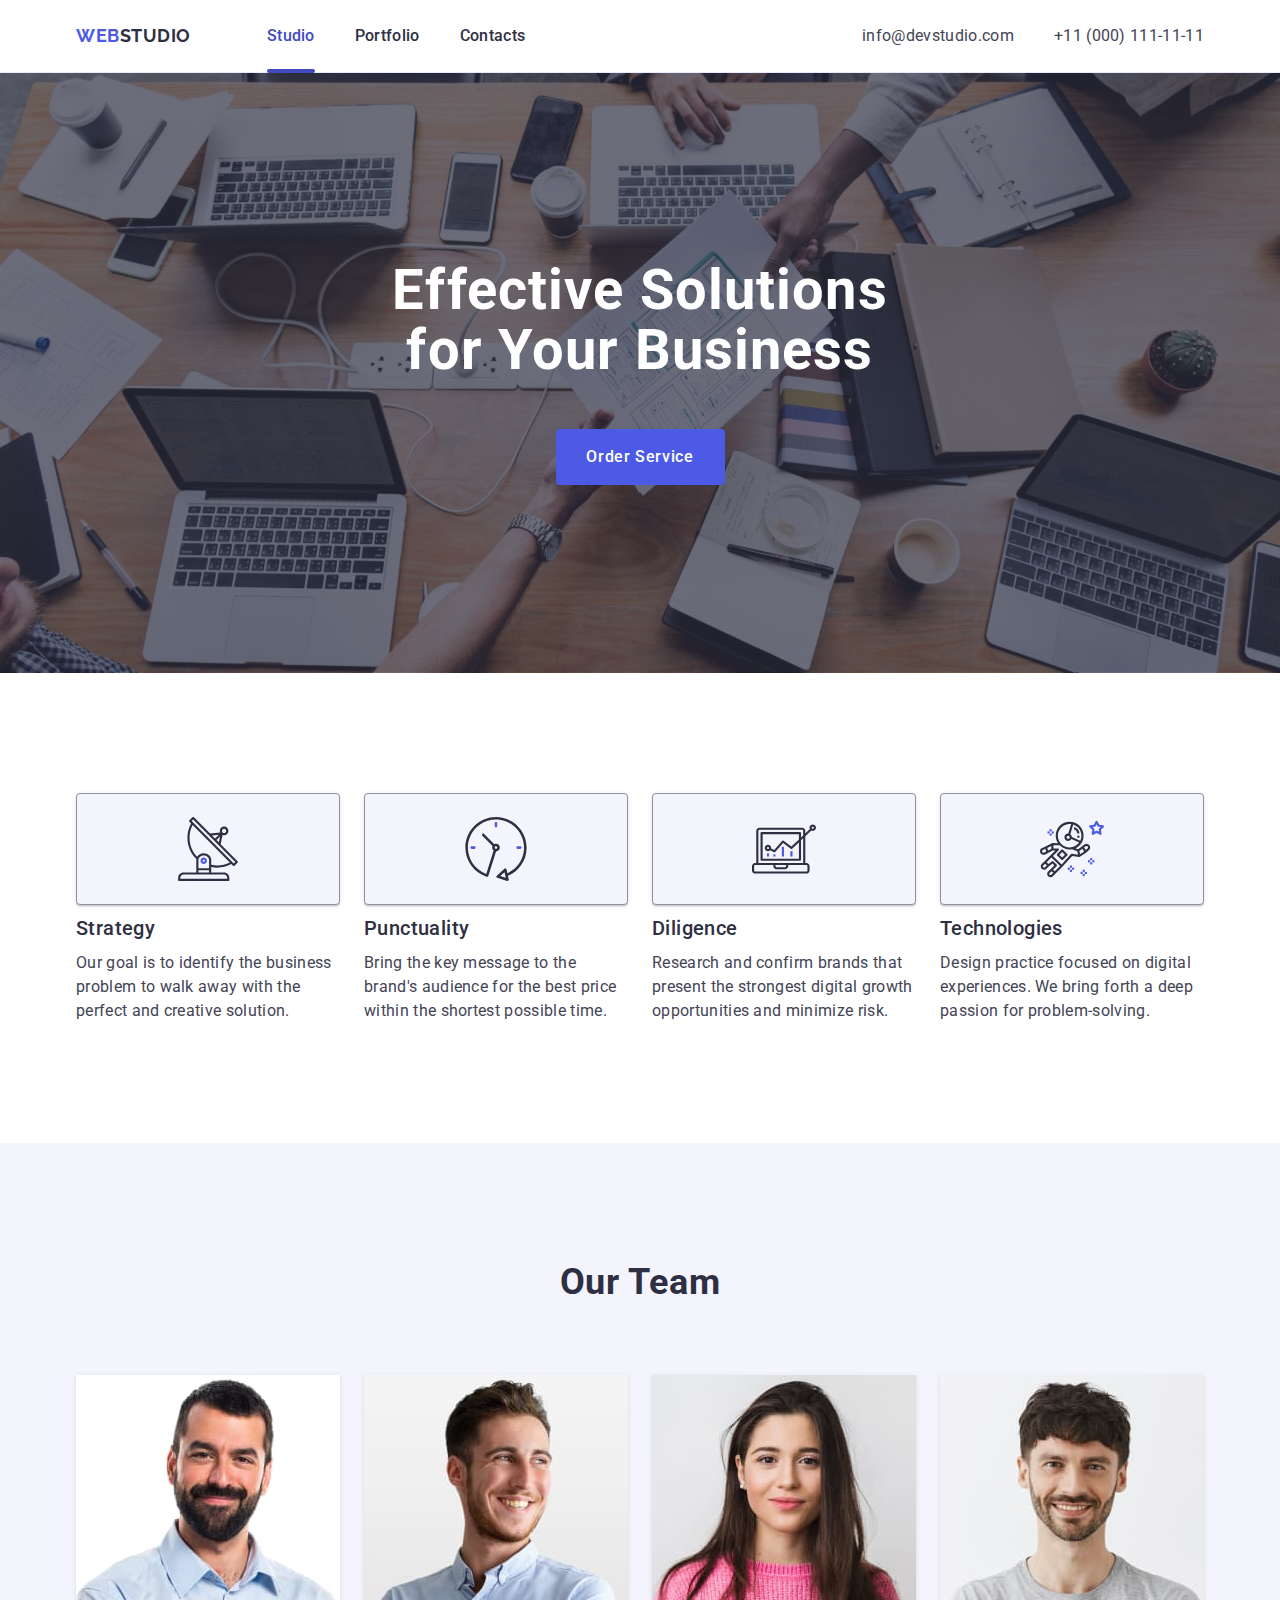
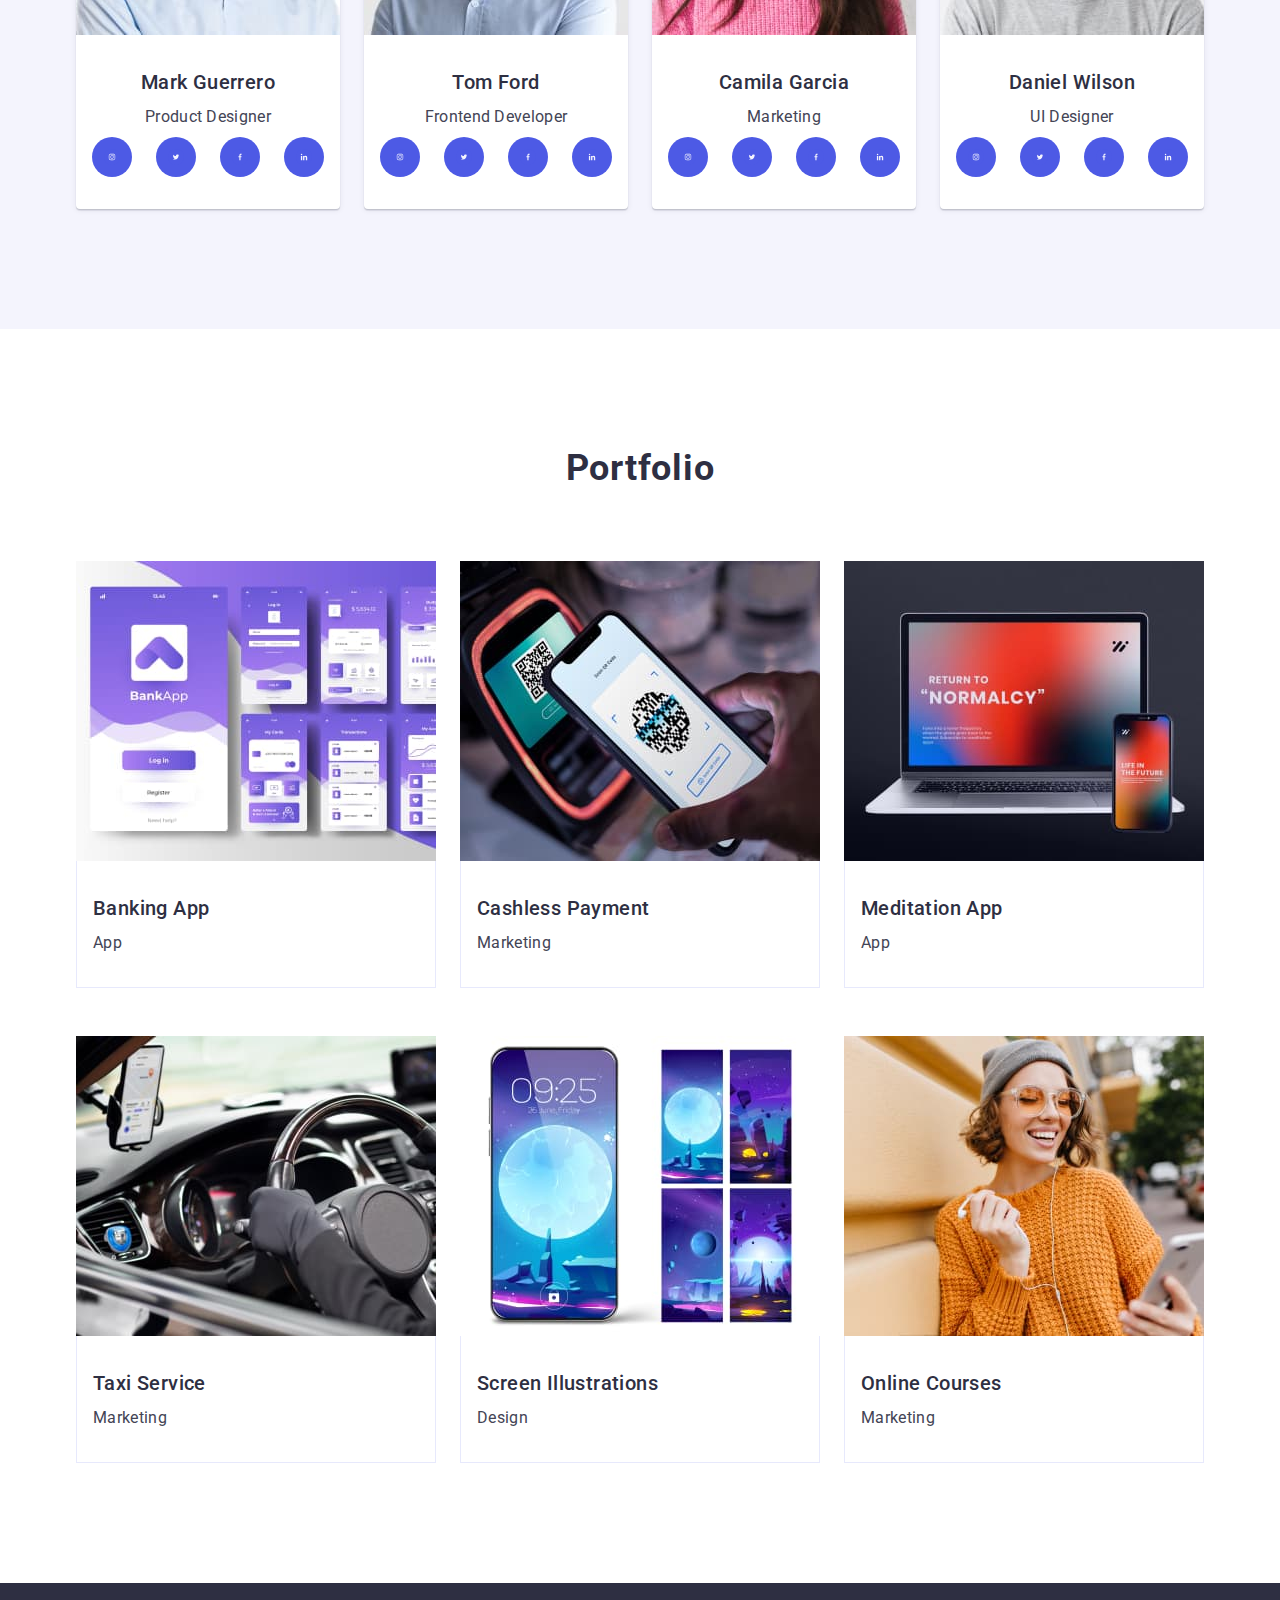
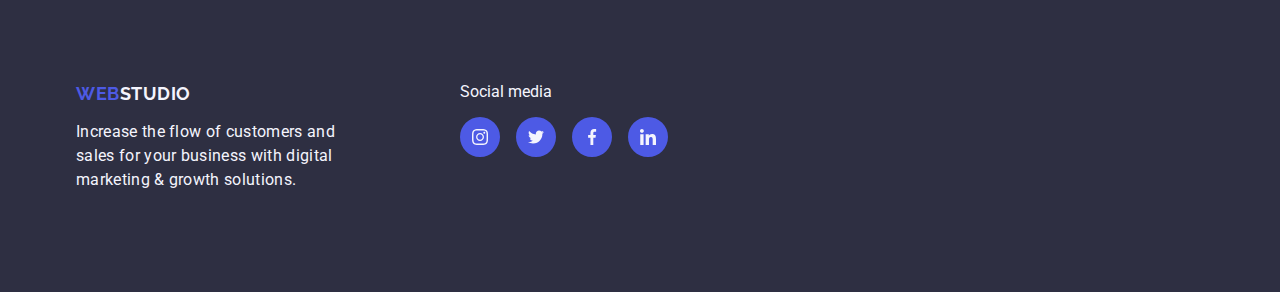
==== index.html @ d290406c "doing homework #8" ====
<!DOCTYPE html>
<html lang="en">
  <head>
    <meta charset="UTF-8" />
    <meta name="viewport" content="width=device-width, initial-scale=1.0" />
    <title>goit-markup-hw-04</title>
    <link
      rel="stylesheet"
      href="https://cdnjs.cloudflare.com/ajax/libs/modern-normalize/3.0.0/modern-normalize.min.css"
    />
    <link rel="preconnect" href="https://fonts.googleapis.com" />
    <link rel="preconnect" href="https://fonts.gstatic.com" crossorigin />
    <link
      rel="stylesheet"
      href="https://fonts.googleapis.com/css2?family=Raleway:ital,wght@0,700;1,700&display=swap"
    />
    <link
      rel="stylesheet"
      href="https://fonts.googleapis.com/css2?family=Roboto:wght@400;500;700&display=swap"
    />

    <link rel="stylesheet" href="./css/styles.css" />
  </head>

  <body>
    <header class="container-header">
      <!-- Navigation -->
      <div class="container container-nav">
        <nav class="menu-nav">
          <a class="logo-link" href="./index.html">
            Web<span class="logo-text">Studio</span>
          </a>

          <ul class="nav-item">
            <li>
              <a class="nav-item-list web-item" href="./index.html">Studio</a>
            </li>
            <li><a class="nav-item-list" href="">Portfolio</a></li>
            <li><a class="nav-item-list" href="">Contacts</a></li>
          </ul>
        </nav>

        <!-- Contacts -->

        <address class="contacts">
          <ul class="contacts-info">
            <li>
              <a class="contacts-info-list" href="mailto:info@devstudio.com"
                >info@devstudio.com</a
              >
            </li>
            <li>
              <a class="contacts-info-list" href="tel:+110001111111"
                >+11 (000) 111-11-11</a
              >
            </li>
          </ul>
        </address>
      </div>
    </header>

    <main>
      <section class="solutions">
        <div class="container container-solutions">
          <h1 class="solutions-title">Effective Solutions for Your Business</h1>
          <button class="custom-button" type="button">Order Service</button>
        </div>
      </section>

      <!-- Description of goals -->
      <section class="description-goals">
        <div class="container">
          <h2 class="visually-hidden">Our Team</h2>
          <ul class="list">
            <li class="list-calc">
              <div class="icons-feature">
                <svg width="64" height="64">
                  <use
                    href="./images/icons.svg/symbol-defs-feature.svg#icon-antenna-1"
                  ></use>
                </svg>
              </div>
              <h3 class="list-title">Strategy</h3>
              <p class="list-text">
                Our goal is to identify the business problem to walk away with
                the perfect and creative solution.
              </p>
            </li>
            <li class="list-calc">
              <div class="icons-feature">
                <svg width="64" height="64">
                  <use
                    href="./images/icons.svg/symbol-defs-feature.svg#icon-clock-1"
                  ></use>
                </svg>
              </div>
              <h3 class="list-title">Punctuality</h3>
              <p class="list-text">
                Bring the key message to the brand's audience for the best price
                within the shortest possible time.
              </p>
            </li>
            <li class="list-calc">
              <div class="icons-feature">
                <svg width="64" height="64">
                  <use
                    href="./images/icons.svg/symbol-defs-feature.svg#icon-diagram-1"
                  ></use>
                </svg>
              </div>
              <h3 class="list-title">Diligence</h3>
              <p class="list-text">
                Research and confirm brands that present the strongest digital
                growth opportunities and minimize risk.
              </p>
            </li>
            <li class="list-calc">
              <div class="icons-feature">
                <svg width="64" height="64">
                  <use
                    href="./images/icons.svg/symbol-defs-feature.svg#icon-astronaut-1"
                  ></use>
                </svg>
              </div>
              <h3 class="list-title">Technologies</h3>
              <p class="list-text">
                Design practice focused on digital experiences. We bring forth a
                deep passion for problem-solving.
              </p>
            </li>
          </ul>
        </div>
      </section>

      <!-- Team information -->
      <section class="team-information">
        <div class="container">
          <h2 class="information-title">Our Team</h2>
          <ul class="our-team">
            <li class="information-list">
              <img
                src="./images/foto-team/mark-guerrero.jpg"
                alt="Foto Mark Guerrero"
                width="264"
                height="260"
              />
              <div class="information-specialist-conteiner">
                <h3 class="information-specialist">Mark Guerrero</h3>
                <p class="information-profession">Product Designer</p>

                <ul class="traling-icons">
                  <li class="icon">
                    <a class="icon-list" href="">
                      <svg width="16" height="16">
                        <use
                          href="./images/icons.svg/symbol-defs.svg#icon-instagram"
                        ></use>
                      </svg>
                    </a>
                  </li>
                  <li class="icon">
                    <a class="icon-list" href="">
                      <svg width="16" height="16">
                        <use
                          href="./images/icons.svg/symbol-defs.svg#icon-twitter"
                        ></use>
                      </svg>
                    </a>
                  </li>
                  <li class="icon">
                    <a class="icon-list" href="">
                      <svg width="16" height="16">
                        <use
                          href="./images/icons.svg/symbol-defs.svg#icon-facebook"
                        ></use>
                      </svg>
                    </a>
                  </li>
                  <li class="icon">
                    <a class="icon-list" href="">
                      <svg width="16" height="16">
                        <use
                          href="./images/icons.svg/symbol-defs.svg#icon-linkedin"
                        ></use>
                      </svg>
                    </a>
                  </li>
                </ul>
              </div>
            </li>
            <li class="information-list">
              <img
                src="./images/foto-team/tom-ford.jpg"
                alt="Foto Tom Ford"
                width="264"
                height="260"
              />
              <div class="information-specialist-conteiner">
                <h3 class="information-specialist">Tom Ford</h3>
                <p class="information-profession">Frontend Developer</p>

                <ul class="traling-icons">
                  <li class="icon">
                    <a class="icon-list" href="">
                      <svg width="16" height="16">
                        <use
                          href="./images/icons.svg/symbol-defs.svg#icon-instagram"
                        ></use>
                      </svg>
                    </a>
                  </li>
                  <li class="icon">
                    <a class="icon-list" href="">
                      <svg width="16" height="16">
                        <use
                          href="./images/icons.svg/symbol-defs.svg#icon-twitter"
                        ></use>
                      </svg>
                    </a>
                  </li>
                  <li class="icon">
                    <a class="icon-list" href="">
                      <svg width="16" height="16">
                        <use
                          href="./images/icons.svg/symbol-defs.svg#icon-facebook"
                        ></use>
                      </svg>
                    </a>
                  </li>
                  <li class="icon">
                    <a class="icon-list" href="">
                      <svg width="16" height="16">
                        <use
                          href="./images/icons.svg/symbol-defs.svg#icon-linkedin"
                        ></use>
                      </svg>
                    </a>
                  </li>
                </ul>
              </div>
            </li>
            <li class="information-list">
              <img
                src="./images/foto-team/camila-garcia.jpg"
                alt="Foto Camila Garcia"
                width="264"
                height="260"
              />
              <div class="information-specialist-conteiner">
                <h3 class="information-specialist">Camila Garcia</h3>
                <p class="information-profession">Marketing</p>

                <ul class="traling-icons">
                  <li class="icon">
                    <a class="icon-list" href="">
                      <svg width="16" height="16">
                        <use
                          href="./images/icons.svg/symbol-defs.svg#icon-instagram"
                        ></use>
                      </svg>
                    </a>
                  </li>
                  <li class="icon">
                    <a class="icon-list" href="">
                      <svg width="16" height="16">
                        <use
                          href="./images/icons.svg/symbol-defs.svg#icon-twitter"
                        ></use>
                      </svg>
                    </a>
                  </li>
                  <li class="icon">
                    <a class="icon-list" href="">
                      <svg width="16" height="16">
                        <use
                          href="./images/icons.svg/symbol-defs.svg#icon-facebook"
                        ></use>
                      </svg>
                    </a>
                  </li>
                  <li class="icon">
                    <a class="icon-list" href="">
                      <svg width="16" height="16">
                        <use
                          href="./images/icons.svg/symbol-defs.svg#icon-linkedin"
                        ></use>
                      </svg>
                    </a>
                  </li>
                </ul>
              </div>
            </li>
            <li class="information-list">
              <img
                src="./images/foto-team/daniel-wilson.jpg"
                alt="Foto Daniel Wilson"
                width="264"
                height="260"
              />
              <div class="information-specialist-conteiner">
                <h3 class="information-specialist">Daniel Wilson</h3>
                <p class="information-profession">UI Designer</p>

                <ul class="traling-icons">
                  <li class="icon">
                    <a class="icon-list" href="">
                      <svg width="16" height="16">
                        <use
                          href="./images/icons.svg/symbol-defs.svg#icon-instagram"
                        ></use>
                      </svg>
                    </a>
                  </li>
                  <li class="icon">
                    <a class="icon-list" href="">
                      <svg width="16" height="16">
                        <use
                          href="./images/icons.svg/symbol-defs.svg#icon-twitter"
                        ></use>
                      </svg>
                    </a>
                  </li>
                  <li class="icon">
                    <a class="icon-list" href="">
                      <svg width="16" height="16">
                        <use
                          href="./images/icons.svg/symbol-defs.svg#icon-facebook"
                        ></use>
                      </svg>
                    </a>
                  </li>
                  <li class="icon">
                    <a class="icon-list" href="">
                      <svg width="16" height="16">
                        <use
                          href="./images/icons.svg/symbol-defs.svg#icon-linkedin"
                        ></use>
                      </svg>
                    </a>
                  </li>
                </ul>
              </div>
            </li>
          </ul>
        </div>
      </section>

      <!-- Our Portfolio -->
      <section class="portfolio">
        <div class="container">
          <h2 class="portfolio-title">Portfolio</h2>
          <ul class="container-portfolio">
            <li class="portfolio-list">
              <div class="container-img">
                <img
                  src="./images/foto-portfolio/banking-app.jpg"
                  alt="Foto Banking App"
                  width="360"
                  height="300"
                />
                <p class="info-page">
                  14 Stylish and User-Friendly App Design Concepts · Task
                  Manager App · Calorie Tracker App · Exotic Fruit Ecommerce App
                  · Cloud Storage App
                </p>
              </div>
              <div class="list-services-conteiner">
                <h3 class="list-services">Banking App</h3>
                <p class="list-services-text">App</p>
              </div>
            </li>

            <li class="portfolio-list">
              <div class="container-img">
                <img
                  src="./images/foto-portfolio/cashless-payment.jpg"
                  alt="Foto Cashless Payment"
                  width="360"
                  height="300"
                />
              </div>
              <div class="list-services-conteiner">
                <h3 class="list-services">Cashless Payment</h3>
                <p class="list-services-text">Marketing</p>
              </div>
            </li>
            <li class="portfolio-list">
              <div class="container-img">
                <img
                  src="./images/foto-portfolio/meditation-app.jpg"
                  alt="Foto Meditation App"
                  width="360"
                  height="300"
                />
              </div>
              <div class="list-services-conteiner">
                <h3 class="list-services">Meditation App</h3>
                <p class="list-services-text">App</p>
              </div>
            </li>

            <li class="portfolio-list">
              <div class="container-img">
                <img
                  src="./images/foto-portfolio/taxi-service.jpg"
                  alt="Foto Taxi Service"
                  width="360"
                  height="300"
                />
              </div>
              <div class="list-services-conteiner">
                <h3 class="list-services">Taxi Service</h3>
                <p class="list-services-text">Marketing</p>
              </div>
            </li>

            <li class="portfolio-list">
              <div class="container-img">
                <img
                  src="./images/foto-portfolio/screen-illustrations.jpg"
                  alt="Foto Screen Illustrations"
                  width="360"
                  height="300"
                />
              </div>
              <div class="list-services-conteiner">
                <h3 class="list-services">Screen Illustrations</h3>
                <p class="list-services-text">Design</p>
              </div>
            </li>

            <li class="portfolio-list">
              <div class="container-img">
                <img
                  src="./images/foto-portfolio/online-courses.jpg"
                  alt="Foto Online Courses"
                  width="360"
                  height="300"
                />
              </div>
              <div class="list-services-conteiner">
                <h3 class="list-services">Online Courses</h3>
                <p class="list-services-text">Marketing</p>
              </div>
            </li>
          </ul>
        </div>
      </section>
    </main>

    <footer class="information-footer">
      <div class="container-footer">
        <div class="container-logo">
          <a class="information-logo" href="./index.html">
            Web<span class="information-logo-text">Studio</span></a
          >

          <p class="marketing-message">
            Increase the flow of customers and sales for your business with
            digital marketing & growth solutions.
          </p>
        </div>
        <div class="social">
          <p class="social-item">Social media</p>
          <div class="traling-icons-footer">
            <a href="" target="_blank">
              <svg class="icon" width="40" height="40">
                <use
                  xlink:href="./images/icons.svg/symbol-defs.svg#icon-instagram"
                ></use>
              </svg>
            </a>
            <a href="" target="_blank">
              <svg class="icon" width="40" height="40">
                <use
                  xlink:href="./images/icons.svg/symbol-defs.svg#icon-twitter"
                ></use>
              </svg>
            </a>
            <a href="" target="_blank">
              <svg class="icon" width="40" height="40">
                <use
                  xlink:href="./images/icons.svg/symbol-defs.svg#icon-facebook"
                ></use>
              </svg>
            </a>
            <a href="" target="_blank">
              <svg class="icon" width="40" height="40">
                <use
                  xlink:href="./images/icons.svg/symbol-defs.svg#icon-linkedin"
                ></use>
              </svg>
            </a>
          </div>
        </div>
      </div>
    </footer>
  </body>
</html>
---- css/styles.css ----
body {
  font-family: Roboto, sans-serif;
  color: #434455;
  background-color: #ffffff;
}

h1,
h2,
h3,
h4,
h5,
h6,
p {
  margin: 0;
}

ul {
  margin: 0;
  padding: 0;
  list-style: none;
}

a {
  text-decoration: none;
}

img {
  display: block;
}

/*  Navigation*/
.logo-link {
  color: #4d5ae5;
  font-size: 18px;
  font-weight: 700;
  font-family: "Raleway", sans-serif;
  line-height: 1.17;
  letter-spacing: 0.03em;
  text-transform: uppercase;
  margin-right: 76px;
}
.logo-text {
  color: #2e2f42;
}
.nav-item-list {
  color: #2e2f42;
  font-size: 16px;
  font-weight: 500;
  line-height: 1.5;
  letter-spacing: 0.02em;
}

.web-item {
  position: relative;
  color: #404bbf;
}

.web-item::after {
  content: "";
  width: 100%;
  position: absolute;
  left: 0;
  bottom: -1px;
  height: 4px;
  background-color: #404bbf;
  border-radius: 2px;
  transition: color 250ms cubic-bezier(0.4, 0, 0.2, 1);
}

.web-item:hover,
.web-item:focus {
  color: #404bbf;
}
.contacts {
  font-style: normal;
  margin-left: auto;
}

.contacts-info-list {
  color: #434455;
  padding-top: 24px;
  padding-bottom: 24px;
  display: block;
  font-size: 16px;
  font-weight: 400;
  line-height: 1.5;
  font-style: normal;
  letter-spacing: 0.02em;
  transition: color 250ms cubic-bezier(0.4, 0, 0.2, 1);
}

.contacts-info-list:hover,
.contacts-info-list:focus {
  color: #404bbf;
}

.solutions {
  background-color: #2e2f42;
  background-image: linear-gradient(
      rgba(46, 47, 66, 0.7),
      rgba(46, 47, 66, 0.7)
    ),
    url(/images/fone-main/people-office.jpg);
  background-repeat: no-repeat;
  background-position: 50% 50%;
  background-size: contain;
}
.solutions-title {
  color: #ffffff;
  font-size: 56px;
  font-weight: 700;
  line-height: 1.07;
  text-align: center;
  letter-spacing: 0.02em;
  max-width: 496px;
  margin: 0 auto;
  margin-bottom: 48px;
}

/* Button */
.custom-button {
  color: #ffffff;
  font-family: Roboto, sans-serif;
  background-color: #4d5ae5;
  cursor: pointer;
  font-weight: 500;
  font-size: 16px;
  line-height: 1.5;
  letter-spacing: 0.04em;
  margin: 0 auto;
}
.custom-button:hover,
.custom-button:focus {
  background-color: #404bbf;
  cursor: pointer;
}

/* Description of goals */
.list-title {
  color: #2e2f42;
  font-size: 20px;
  font-weight: 500;
  line-height: 1.5;
  letter-spacing: 0.02em;
}
.list-text {
  font-size: 16px;
  line-height: 1.5;
  letter-spacing: 0.02em;
}

/* Team information */
.team-information {
  background-color: #f4f4fd;
}

.information-title {
  color: #2e2f42;
  font-weight: 700;
  font-size: 36px;
  line-height: 1.11;
  text-align: center;
  letter-spacing: 0.02em;
  text-transform: capitalize;
}

.information-list {
  background-color: #ffffff;
}

.information-specialist {
  color: #2e2f42;
  font-weight: 500;
  font-size: 20px;
  line-height: 1.5;
  letter-spacing: 0.02em;
}
.information-profession {
  font-size: 16px;
  line-height: 1.5;
  letter-spacing: 0.02em;
  margin-bottom: 8px;
}

/* Our Portfolio */
.portfolio {
  background-color: #ffffff;
}
.portfolio-title {
  color: #2e2f42;
  text-align: center;
  text-transform: capitalize;
  font-weight: 700;
  font-size: 36px;
  line-height: 1.11;
  letter-spacing: 0.02em;
}

.list-services {
  color: #2e2f42;
  font-weight: 500;
  font-size: 20px;
  line-height: 1.5;
  letter-spacing: 0.02em;
}

.list-services-text {
  font-size: 16px;
  line-height: 1.5;
  letter-spacing: 0.02em;
}

/* footer */
.information-footer {
  background-color: #2e2f42;
}

.information-logo {
  color: #4d5ae5;
  font-size: 18px;
  font-weight: 700;
  font-family: Raleway, sans-serif;
  line-height: 1.17;
  letter-spacing: 0.03em;
  text-transform: uppercase;
}
.information-logo-text {
  color: #f4f4fd;
}
.marketing-message {
  color: #f4f4fd;
  font-size: 16px;
  line-height: 1.5;
  letter-spacing: 0.02em;
}

/* Homework #3 */

/* Header */

.container-header {
  border-bottom: 1px solid #e7e9fc;
  box-shadow: 0px 2px 1px rgba(46, 47, 66, 0.08),
    0px 1px 1px rgba(46, 47, 66, 0.16), 0px 1px 6px rgba(46, 47, 66, 0.08);
}

header a {
  text-decoration: none;
}
.menu-nav {
  display: flex;
  align-items: center;
}
.container {
  width: 1158px;
  margin: 0 auto;
  padding: 0 15px;
}

.container-nav {
  display: flex;
  align-items: center;
}

.nav-item {
  display: flex;
  gap: 40px;
}
.nav-item-list {
  display: block;
  padding-top: 24px;
  padding-bottom: 24px;
}

.contacts-info {
  display: flex;
  gap: 40px;
}

/* Main */

.solutions {
  max-width: 1440px;
  background-size: cover;
  padding-top: 188px;
  padding-bottom: 188px;
  margin: 0 auto;
}

.custom-button {
  display: block;
  min-width: 169px;
  height: 56px;
  border-radius: 4px;
  border: none;
  background-size: cover;
  transition: background-color 250ms cubic-bezier(0.4, 0, 0.2, 1);
}

/* Description of goals */

.description-goals {
  padding-top: 120px;
  padding-bottom: 120px;
}

.visually-hidden {
  position: absolute;
  width: 1px;
  height: 1px;
  margin: -1px;
  border: 0;
  padding: 0;
  white-space: nowrap;
  clip-path: inset(100%);
  clip: rect(0 0 0 0);
  overflow: hidden;
}

.list {
  display: flex;
  gap: 24px;
}

.list-calc {
  width: calc((100% - 72px) / 4);
}

.list-title {
  margin-bottom: 8px;
}

.icons-feature {
  display: flex;
  align-items: center;
  justify-content: center;
  height: 112px;
  background-color: #f4f4fd;
  border: 1px solid #8e8f99;
  border-radius: 4px;
  margin-bottom: 8px;
  box-shadow: 0px 1px 6px rgba(46, 47, 66, 0.08),
    0px 1px 1px rgba(46, 47, 66, 0.16), 0px 2px 1px rgba(46, 47, 66, 0.08);
}

/* Team information */

.team-information {
  padding-top: 120px;
  padding-bottom: 120px;
}

.information-title {
  margin-bottom: 72px;
}

.our-team {
  display: flex;
  gap: 24px;
}

.information-list {
  border-radius: 0 0 4px 4px;
  flex-basis: calc((100% - 72px) / 4);
  border-radius: 0 0 4px 4px;
  box-shadow: 0px 1px 6px rgba(46, 47, 66, 0.08),
    0px 1px 1px rgba(46, 47, 66, 0.16), 0px 2px 1px rgba(46, 47, 66, 0.08);
}

.information-specialist-conteiner {
  padding-top: 32px;
  padding-bottom: 32px;
}

.information-specialist {
  margin-bottom: 8px;
  text-align: center;
}

.information-profession {
  text-align: center;
}
.traling-icons {
  display: flex;
  justify-content: center;
  gap: 24px;
  width: 232px;
  margin: 0 auto;
}

.icon-list {
  width: 100%;
  height: 100%;
  background-color: #4d5ae5;
  border-radius: 50%;
  display: flex;
  align-items: center;
  justify-content: center;
}

.icon-list :hover,
.icon-list :focus {
  background-color: #404bbf;
}

svg {
  fill: #f4f4fd;
}
.icon {
  width: 40px;
  height: 40px;
}

/* Our Portfolio */

.portfolio {
  padding-top: 120px;
  padding-bottom: 120px;
}

.container-portfolio {
  display: flex;
  flex-wrap: wrap;
  column-gap: 24px;
  row-gap: 48px;
}

.portfolio-title {
  margin-bottom: 72px;
}

.list-services-conteiner {
  padding: 32px 16px;
  border: 1px solid #e7e9fc;
  border-top: none;
}

.list-services {
  margin-bottom: 8px;
}

.portfolio-list {
  width: calc((100% - 48px) / 3);
  transition: box-shadow 250ms cubic-bezier(0.4, 0, 0.2, 1);
}

.portfolio-list:nth-last-child(-n + 3) {
  margin-bottom: 0;
}
.portfolio-list:hover {
  box-shadow: 0px 1px 6px rgba(46, 47, 66, 0.08),
    0px 1px 1px rgba(46, 47, 66, 0.16), 0px 2px 1px rgba(46, 47, 66, 0.08);
  transition-property: (0.4, 0, 0.2, 1);
  transition-timing-function: cubic-bezier;
  transition-delay: 250ms;
  transform: translateY(0%);
}

.container-img {
  position: relative;
  overflow: hidden;
}

.info-page {
  position: absolute;
  top: 0;
  font-size: 16px;
  line-height: 1.5;
  letter-spacing: 0.02em;
  color: #f4f4fd;
  padding: 40px 32px;
  background-color: #4d5ae5;
  height: 100%;
  width: 100%;
  transform: translateY(100%);
  transition: transform 250ms cubic-bezier(0.4, 0, 0.2, 1);
}

/* Footer  */

.information-footer {
  padding-top: 100px;
  padding-bottom: 100px;
}

.information-logo {
  display: inline-block;
  margin-bottom: 16px;
}

.marketing-message {
  max-width: 264px;
}
.container-footer {
  display: flex;
  width: 1158px;
  margin: 0 auto;
  padding: 0 15px;
}
.container-logo {
  display: block;
  margin-right: 120px;
}
.social {
  display: block;
}
.social-item {
  margin-bottom: 16px;
  color: #f4f4fd;
}
.traling-icons-footer {
  display: flex;
  align-content: space-between;
  gap: 16px;
  max-width: 208px;
  margin: 0 auto;
}
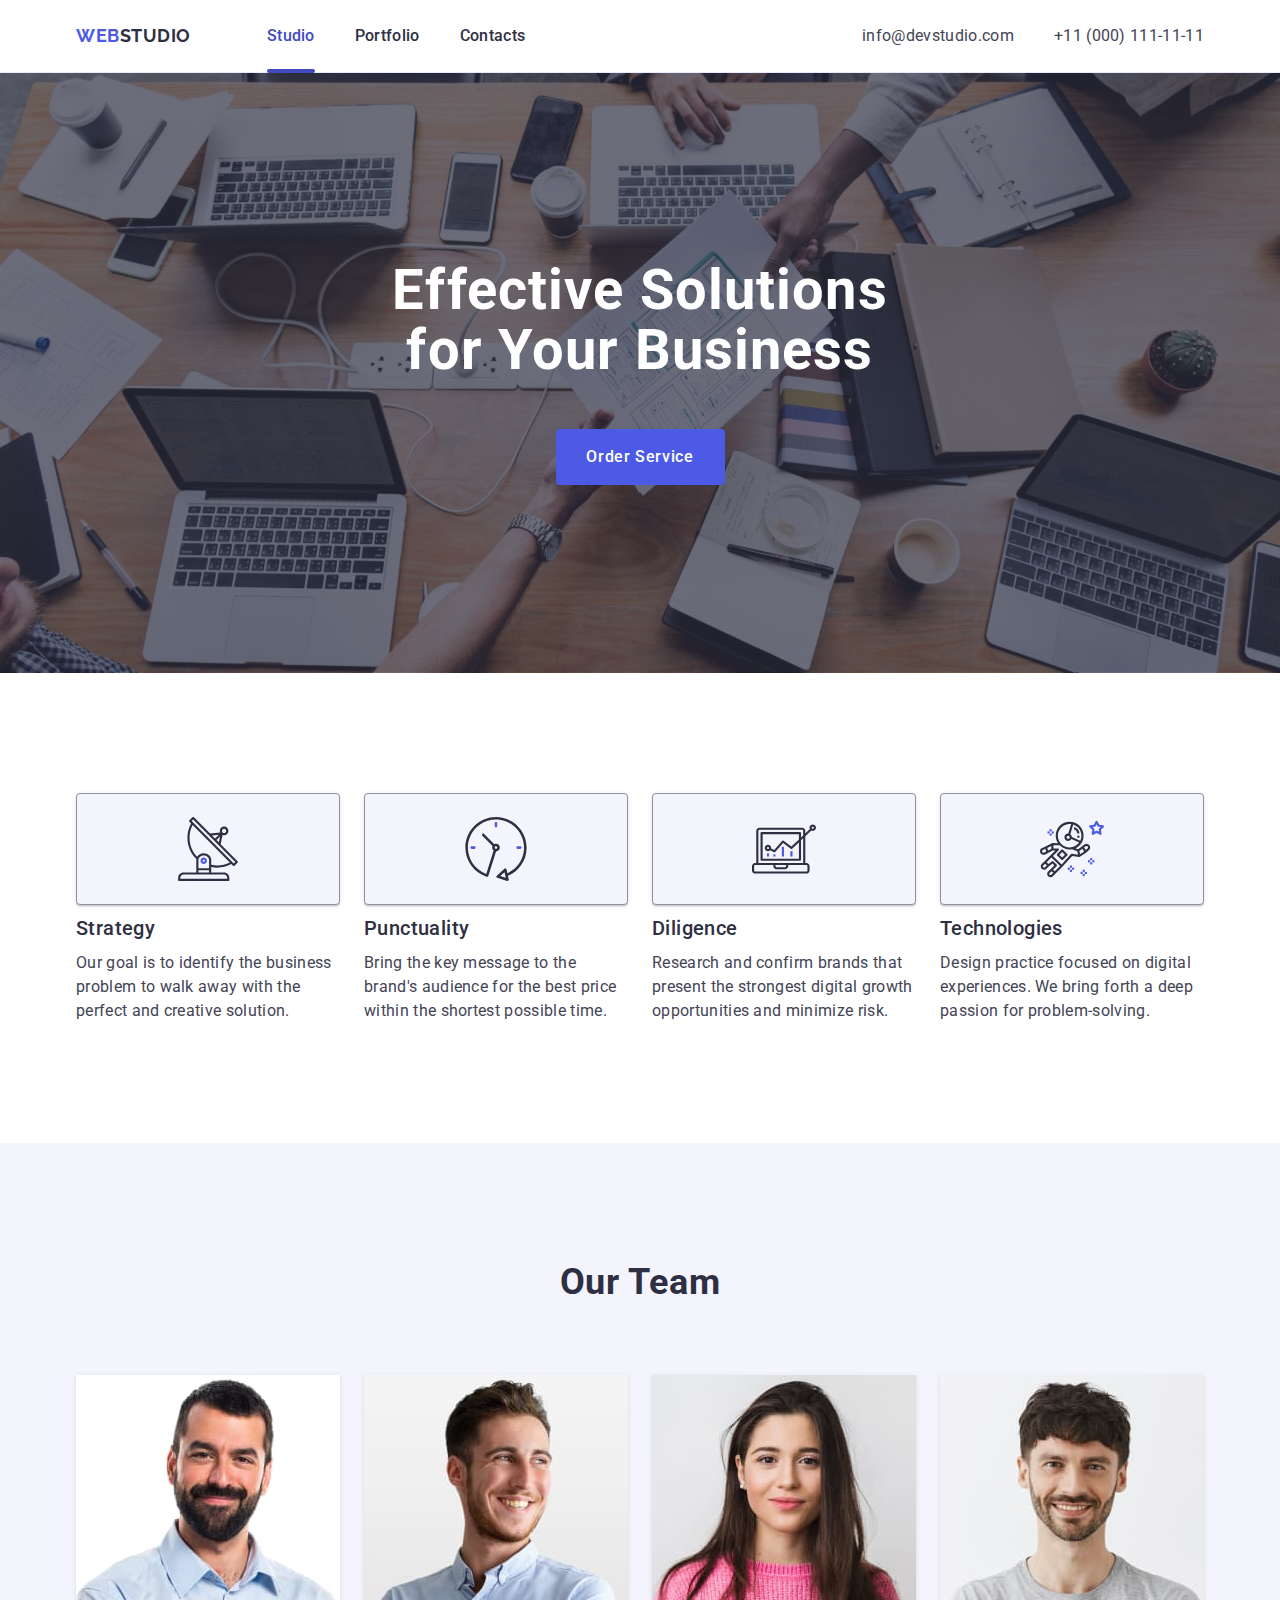
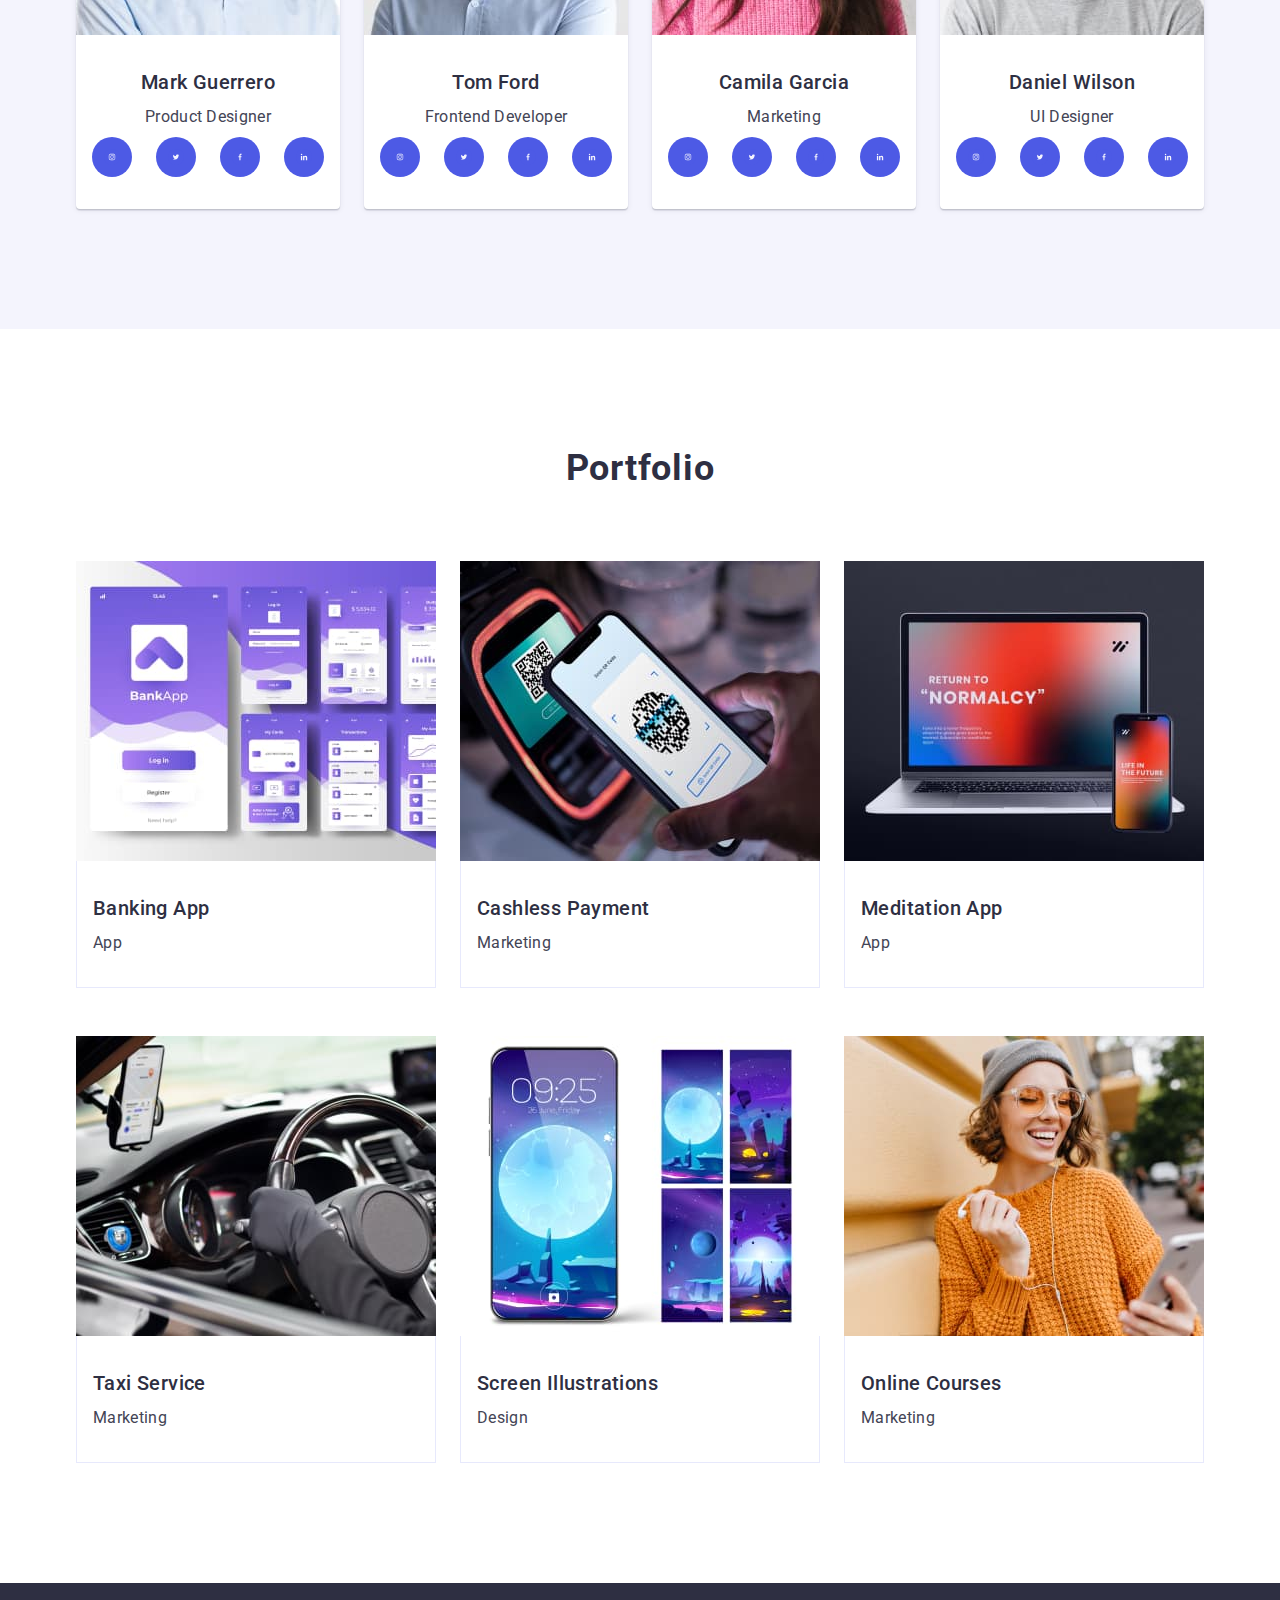
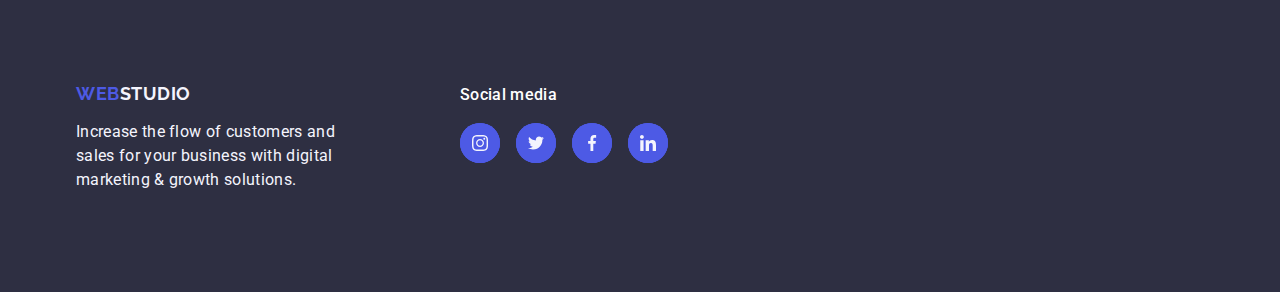
==== commit fd6b9429: "doing homework #10" ====
--- a/index.html
+++ b/index.html
@@ -151,7 +151,7 @@
                 <ul class="traling-icons">
                   <li class="icon">
                     <a class="icon-list" href="">
-                      <svg width="16" height="16">
+                      <svg class="icon-svg-social" width="16" height="16">
                         <use
                           href="./images/icons.svg/symbol-defs.svg#icon-instagram"
                         ></use>
@@ -160,7 +160,7 @@
                   </li>
                   <li class="icon">
                     <a class="icon-list" href="">
-                      <svg width="16" height="16">
+                      <svg class="icon-svg-social" width="16" height="16">
                         <use
                           href="./images/icons.svg/symbol-defs.svg#icon-twitter"
                         ></use>
@@ -169,7 +169,7 @@
                   </li>
                   <li class="icon">
                     <a class="icon-list" href="">
-                      <svg width="16" height="16">
+                      <svg class="icon-svg-social" width="16" height="16">
                         <use
                           href="./images/icons.svg/symbol-defs.svg#icon-facebook"
                         ></use>
@@ -178,7 +178,7 @@
                   </li>
                   <li class="icon">
                     <a class="icon-list" href="">
-                      <svg width="16" height="16">
+                      <svg class="icon-svg-social" width="16" height="16">
                         <use
                           href="./images/icons.svg/symbol-defs.svg#icon-linkedin"
                         ></use>
@@ -202,7 +202,7 @@
                 <ul class="traling-icons">
                   <li class="icon">
                     <a class="icon-list" href="">
-                      <svg width="16" height="16">
+                      <svg class="icon-svg-social" width="16" height="16">
                         <use
                           href="./images/icons.svg/symbol-defs.svg#icon-instagram"
                         ></use>
@@ -211,7 +211,7 @@
                   </li>
                   <li class="icon">
                     <a class="icon-list" href="">
-                      <svg width="16" height="16">
+                      <svg class="icon-svg-social" width="16" height="16">
                         <use
                           href="./images/icons.svg/symbol-defs.svg#icon-twitter"
                         ></use>
@@ -220,7 +220,7 @@
                   </li>
                   <li class="icon">
                     <a class="icon-list" href="">
-                      <svg width="16" height="16">
+                      <svg class="icon-svg-social" width="16" height="16">
                         <use
                           href="./images/icons.svg/symbol-defs.svg#icon-facebook"
                         ></use>
@@ -229,7 +229,7 @@
                   </li>
                   <li class="icon">
                     <a class="icon-list" href="">
-                      <svg width="16" height="16">
+                      <svg class="icon-svg-social" width="16" height="16">
                         <use
                           href="./images/icons.svg/symbol-defs.svg#icon-linkedin"
                         ></use>
@@ -253,7 +253,7 @@
                 <ul class="traling-icons">
                   <li class="icon">
                     <a class="icon-list" href="">
-                      <svg width="16" height="16">
+                      <svg class="icon-svg-social" width="16" height="16">
                         <use
                           href="./images/icons.svg/symbol-defs.svg#icon-instagram"
                         ></use>
@@ -262,7 +262,7 @@
                   </li>
                   <li class="icon">
                     <a class="icon-list" href="">
-                      <svg width="16" height="16">
+                      <svg class="icon-svg-social" width="16" height="16">
                         <use
                           href="./images/icons.svg/symbol-defs.svg#icon-twitter"
                         ></use>
@@ -271,7 +271,7 @@
                   </li>
                   <li class="icon">
                     <a class="icon-list" href="">
-                      <svg width="16" height="16">
+                      <svg class="icon-svg-social" width="16" height="16">
                         <use
                           href="./images/icons.svg/symbol-defs.svg#icon-facebook"
                         ></use>
@@ -280,7 +280,7 @@
                   </li>
                   <li class="icon">
                     <a class="icon-list" href="">
-                      <svg width="16" height="16">
+                      <svg class="icon-svg-social" width="16" height="16">
                         <use
                           href="./images/icons.svg/symbol-defs.svg#icon-linkedin"
                         ></use>
@@ -304,7 +304,7 @@
                 <ul class="traling-icons">
                   <li class="icon">
                     <a class="icon-list" href="">
-                      <svg width="16" height="16">
+                      <svg class="icon-svg-social" width="16" height="16">
                         <use
                           href="./images/icons.svg/symbol-defs.svg#icon-instagram"
                         ></use>
@@ -313,7 +313,7 @@
                   </li>
                   <li class="icon">
                     <a class="icon-list" href="">
-                      <svg width="16" height="16">
+                      <svg class="icon-svg-social" width="16" height="16">
                         <use
                           href="./images/icons.svg/symbol-defs.svg#icon-twitter"
                         ></use>
@@ -322,7 +322,7 @@
                   </li>
                   <li class="icon">
                     <a class="icon-list" href="">
-                      <svg width="16" height="16">
+                      <svg class="icon-svg-social" width="16" height="16">
                         <use
                           href="./images/icons.svg/symbol-defs.svg#icon-facebook"
                         ></use>
@@ -331,7 +331,7 @@
                   </li>
                   <li class="icon">
                     <a class="icon-list" href="">
-                      <svg width="16" height="16">
+                      <svg class="icon-svg-social" width="16" height="16">
                         <use
                           href="./images/icons.svg/symbol-defs.svg#icon-linkedin"
                         ></use>
@@ -378,6 +378,11 @@
                   width="360"
                   height="300"
                 />
+                <p class="info-page">
+                  14 Stylish and User-Friendly App Design Concepts · Task
+                  Manager App · Calorie Tracker App · Exotic Fruit Ecommerce App
+                  · Cloud Storage App
+                </p>
               </div>
               <div class="list-services-conteiner">
                 <h3 class="list-services">Cashless Payment</h3>
@@ -392,6 +397,11 @@
                   width="360"
                   height="300"
                 />
+                <p class="info-page">
+                  14 Stylish and User-Friendly App Design Concepts · Task
+                  Manager App · Calorie Tracker App · Exotic Fruit Ecommerce App
+                  · Cloud Storage App
+                </p>
               </div>
               <div class="list-services-conteiner">
                 <h3 class="list-services">Meditation App</h3>
@@ -407,6 +417,11 @@
                   width="360"
                   height="300"
                 />
+                <p class="info-page">
+                  14 Stylish and User-Friendly App Design Concepts · Task
+                  Manager App · Calorie Tracker App · Exotic Fruit Ecommerce App
+                  · Cloud Storage App
+                </p>
               </div>
               <div class="list-services-conteiner">
                 <h3 class="list-services">Taxi Service</h3>
@@ -422,6 +437,11 @@
                   width="360"
                   height="300"
                 />
+                <p class="info-page">
+                  14 Stylish and User-Friendly App Design Concepts · Task
+                  Manager App · Calorie Tracker App · Exotic Fruit Ecommerce App
+                  · Cloud Storage App
+                </p>
               </div>
               <div class="list-services-conteiner">
                 <h3 class="list-services">Screen Illustrations</h3>
@@ -437,6 +457,11 @@
                   width="360"
                   height="300"
                 />
+                <p class="info-page">
+                  14 Stylish and User-Friendly App Design Concepts · Task
+                  Manager App · Calorie Tracker App · Exotic Fruit Ecommerce App
+                  · Cloud Storage App
+                </p>
               </div>
               <div class="list-services-conteiner">
                 <h3 class="list-services">Online Courses</h3>
@@ -462,36 +487,45 @@
         </div>
         <div class="social">
           <p class="social-item">Social media</p>
-          <div class="traling-icons-footer">
-            <a href="" target="_blank">
-              <svg class="icon" width="40" height="40">
-                <use
-                  xlink:href="./images/icons.svg/symbol-defs.svg#icon-instagram"
-                ></use>
-              </svg>
-            </a>
-            <a href="" target="_blank">
-              <svg class="icon" width="40" height="40">
-                <use
-                  xlink:href="./images/icons.svg/symbol-defs.svg#icon-twitter"
-                ></use>
-              </svg>
-            </a>
-            <a href="" target="_blank">
-              <svg class="icon" width="40" height="40">
-                <use
-                  xlink:href="./images/icons.svg/symbol-defs.svg#icon-facebook"
-                ></use>
-              </svg>
-            </a>
-            <a href="" target="_blank">
-              <svg class="icon" width="40" height="40">
-                <use
-                  xlink:href="./images/icons.svg/symbol-defs.svg#icon-linkedin"
-                ></use>
-              </svg>
-            </a>
-          </div>
+
+          <ul class="traling-icons-footer">
+            <li class="traling-icons-list">
+              <a class="message-icon" href="">
+                <svg class="icon-list" width="24" height="24">
+                  <use
+                    href="./images/icons.svg/symbol-defs.svg#icon-instagram"
+                  ></use>
+                </svg>
+              </a>
+            </li>
+            <li class="traling-icons-list">
+              <a class="message-icon" href="">
+                <svg class="icon-list" width="24" height="24">
+                  <use
+                    href="./images/icons.svg/symbol-defs.svg#icon-twitter"
+                  ></use>
+                </svg>
+              </a>
+            </li>
+            <li class="traling-icons-list">
+              <a class="message-icon" href="">
+                <svg class="icon-list" width="24" height="24">
+                  <use
+                    href="./images/icons.svg/symbol-defs.svg#icon-facebook"
+                  ></use>
+                </svg>
+              </a>
+            </li>
+            <li class="traling-icons-list">
+              <a class="message-icon" href="">
+                <svg class="icon-list" width="24" height="24">
+                  <use
+                    href="./images/icons.svg/symbol-defs.svg#icon-linkedin"
+                  ></use>
+                </svg>
+              </a>
+            </li>
+          </ul>
         </div>
       </div>
     </footer>
--- a/css/styles.css
+++ b/css/styles.css
@@ -398,17 +398,18 @@
   justify-content: center;
 }
 
-.icon-list :hover,
-.icon-list :focus {
+.icon-list:hover,
+.icon-list:focus {
   background-color: #404bbf;
 }
 
-svg {
+.icon-svg-social {
   fill: #f4f4fd;
 }
 .icon {
   width: 40px;
   height: 40px;
+  background-color: 250ms cubic-bezier(0.4, 0, 0.2, 1);
 }
 
 /* Our Portfolio */
@@ -496,6 +497,7 @@
   width: 1158px;
   margin: 0 auto;
   padding: 0 15px;
+  align-items: baseline;
 }
 .container-logo {
   display: block;
@@ -505,8 +507,11 @@
   display: block;
 }
 .social-item {
+  font-weight: 500;
   margin-bottom: 16px;
-  color: #f4f4fd;
+  color: #ffffff;
+  line-height: 1.5;
+  letter-spacing: 0.02em;
 }
 .traling-icons-footer {
   display: flex;
@@ -515,3 +520,27 @@
   max-width: 208px;
   margin: 0 auto;
 }
+
+.traling-icons-list {
+  width: 40px;
+  height: 40px;
+}
+
+.message-icon {
+  width: 100%;
+  height: 100%;
+  background-color: #4d5ae5;
+  border-radius: 50%;
+  display: flex;
+  align-items: center;
+  justify-content: center;
+}
+
+.message-icon:hover,
+.message-icon:focus {
+  background-color: #31d0aa;
+}
+
+.icon-list {
+  fill: #f4f4fd;
+}
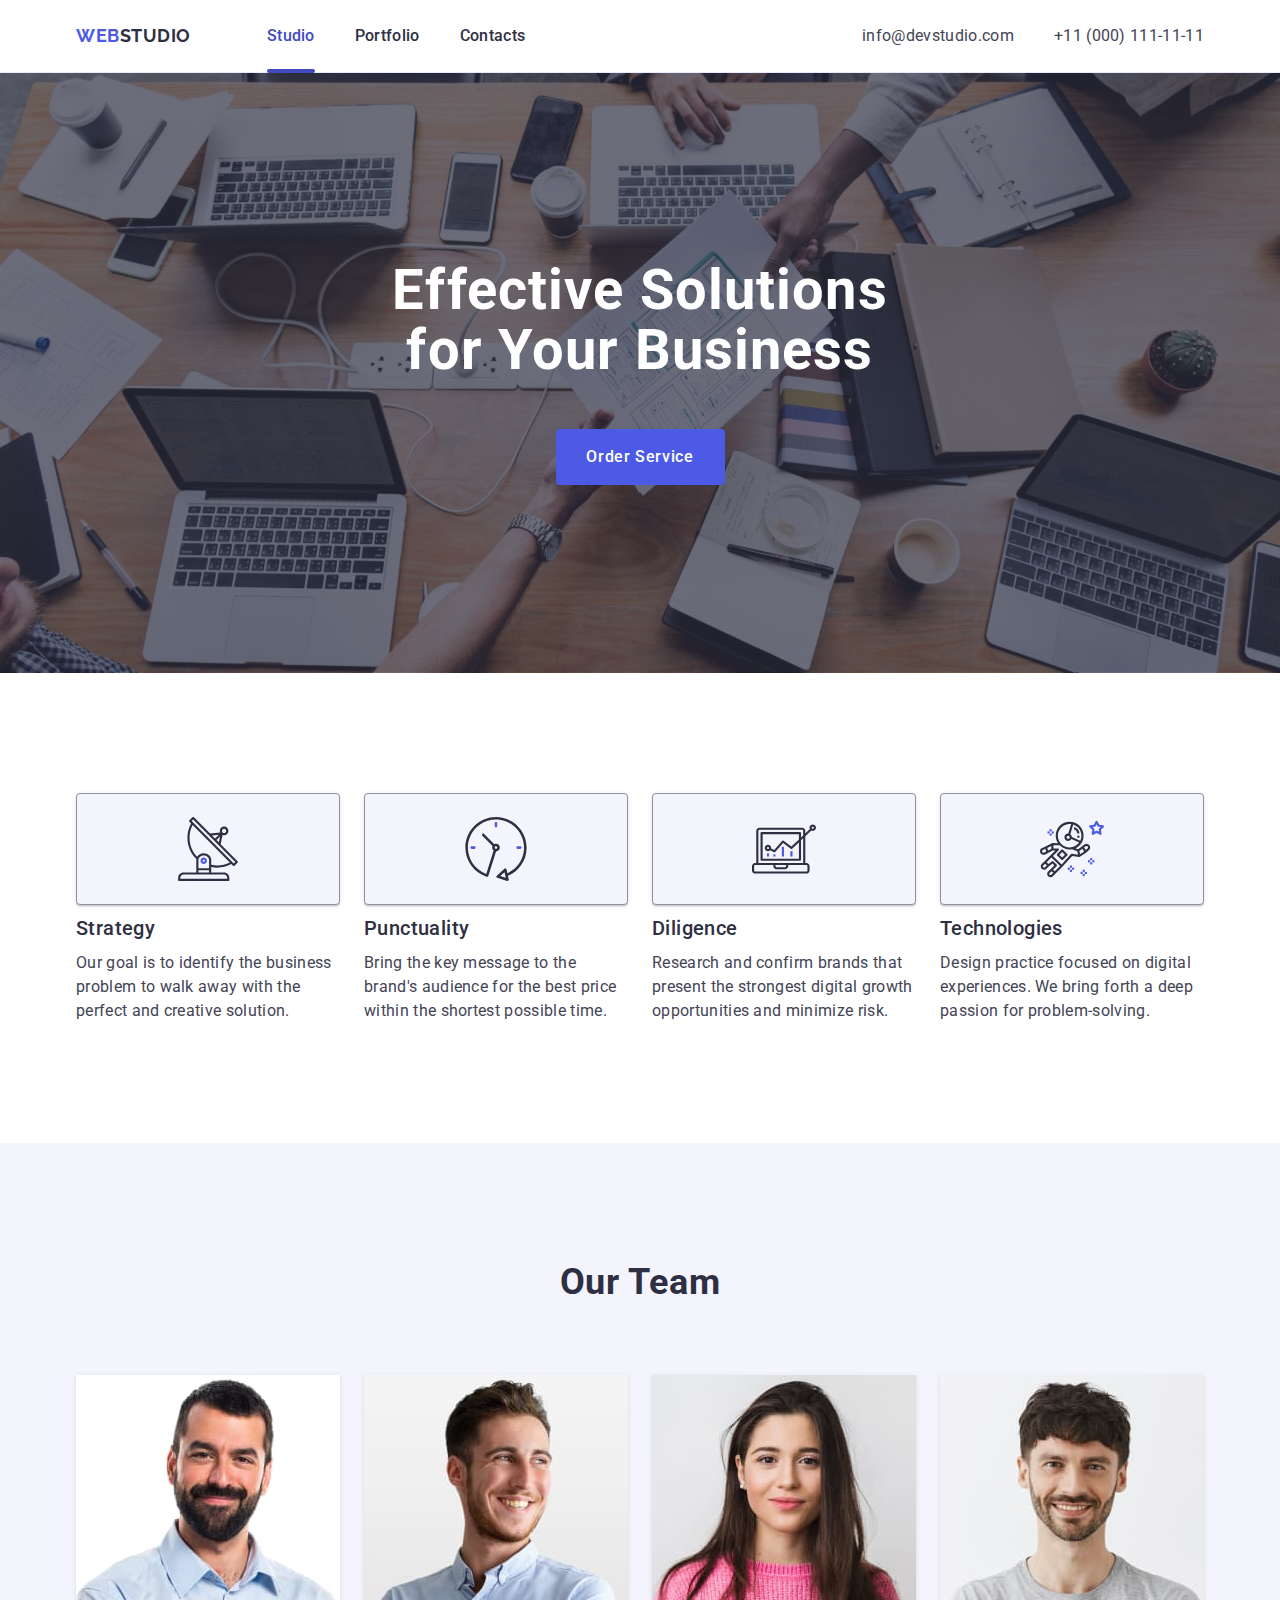
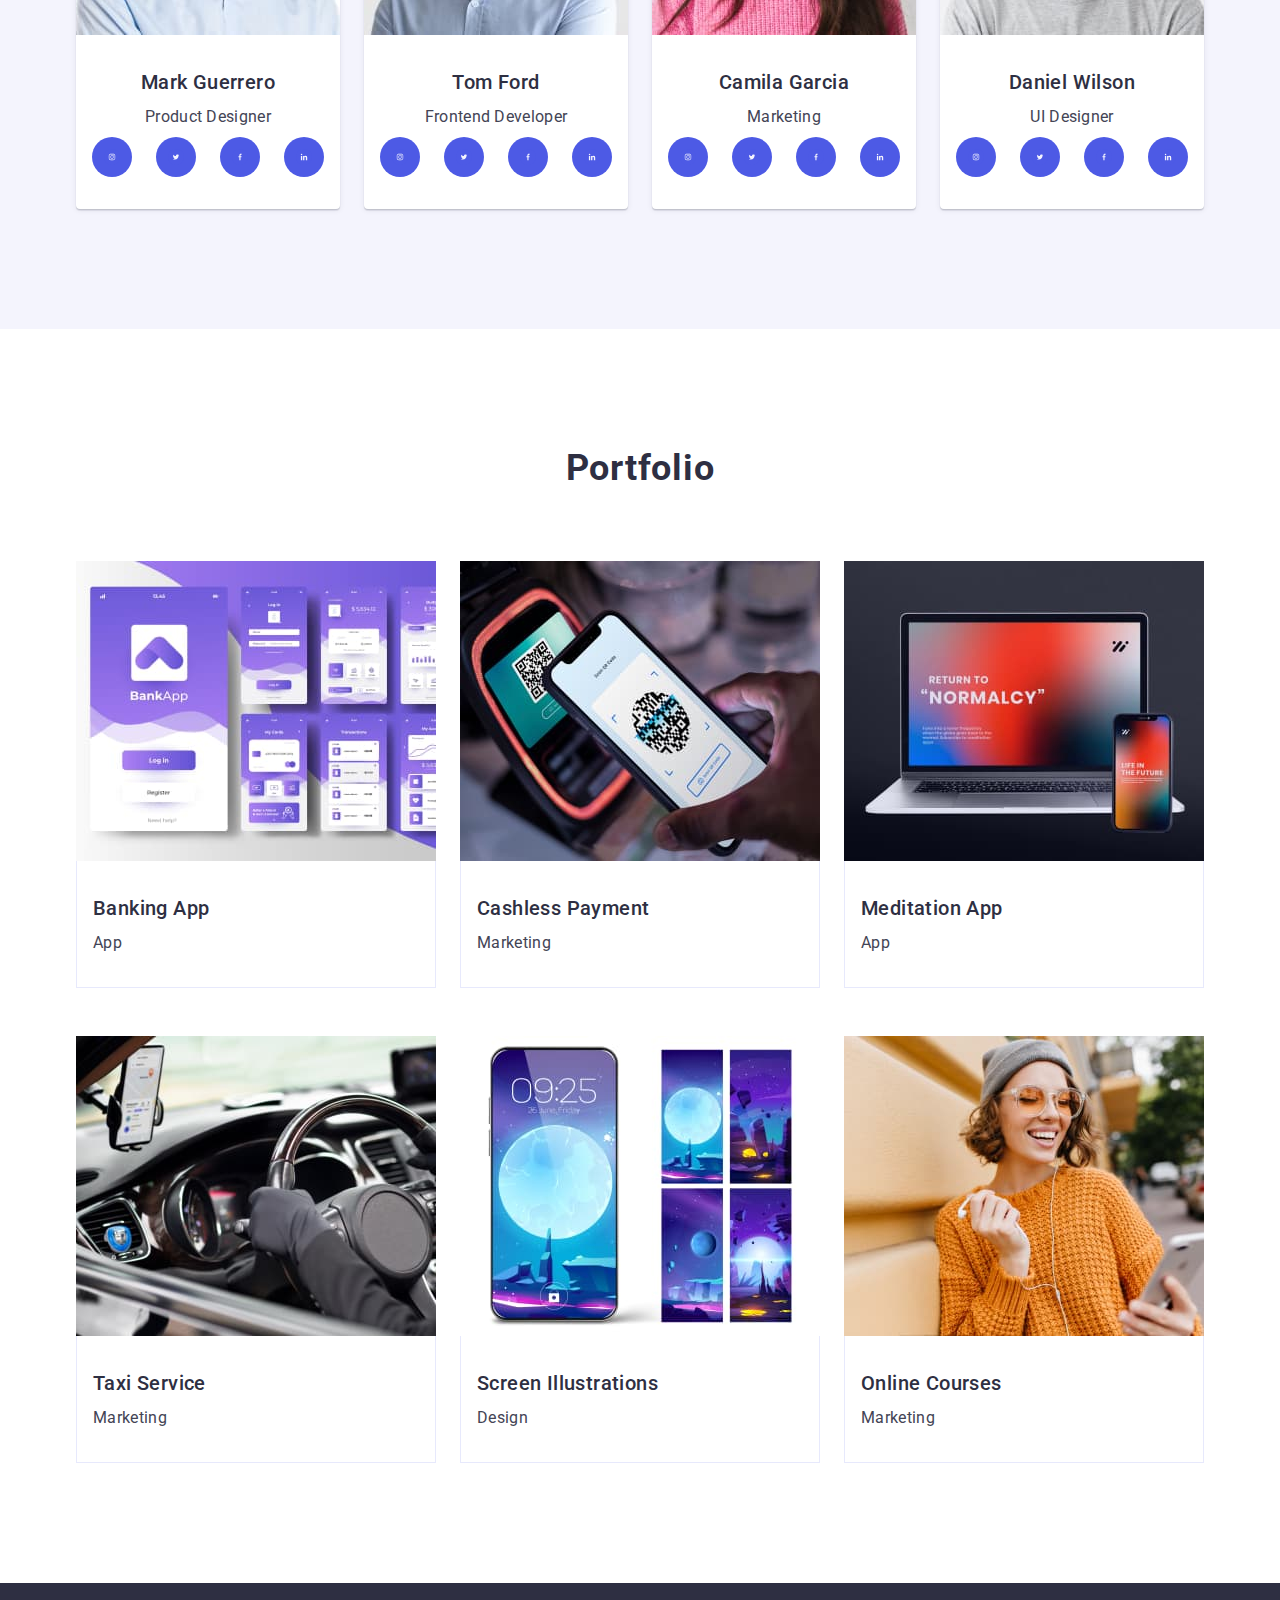
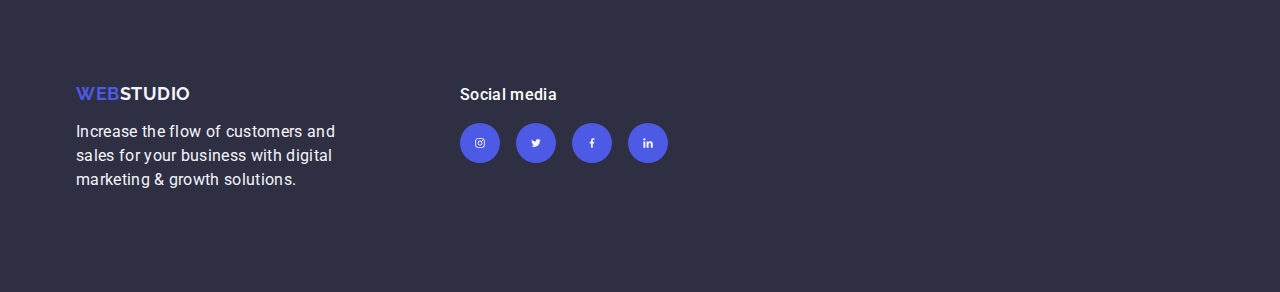
==== commit 454cc6e6: "doing homework #11" ====
--- a/index.html
+++ b/index.html
@@ -76,7 +76,7 @@
               <div class="icons-feature">
                 <svg width="64" height="64">
                   <use
-                    href="./images/icons.svg/symbol-defs-feature.svg#icon-antenna-1"
+                    xlink:href="./images/icons.svg/symbol-defs-feature.svg#icon-antenna-1"
                   ></use>
                 </svg>
               </div>
@@ -90,7 +90,7 @@
               <div class="icons-feature">
                 <svg width="64" height="64">
                   <use
-                    href="./images/icons.svg/symbol-defs-feature.svg#icon-clock-1"
+                    xlink:href="./images/icons.svg/symbol-defs-feature.svg#icon-clock-1"
                   ></use>
                 </svg>
               </div>
@@ -104,7 +104,7 @@
               <div class="icons-feature">
                 <svg width="64" height="64">
                   <use
-                    href="./images/icons.svg/symbol-defs-feature.svg#icon-diagram-1"
+                    xlink:href="./images/icons.svg/symbol-defs-feature.svg#icon-diagram-1"
                   ></use>
                 </svg>
               </div>
@@ -118,7 +118,7 @@
               <div class="icons-feature">
                 <svg width="64" height="64">
                   <use
-                    href="./images/icons.svg/symbol-defs-feature.svg#icon-astronaut-1"
+                    xlink:href="./images/icons.svg/symbol-defs-feature.svg#icon-astronaut-1"
                   ></use>
                 </svg>
               </div>
@@ -153,34 +153,34 @@
                     <a class="icon-list" href="">
                       <svg class="icon-svg-social" width="16" height="16">
                         <use
-                          href="./images/icons.svg/symbol-defs.svg#icon-instagram"
-                        ></use>
-                      </svg>
-                    </a>
-                  </li>
-                  <li class="icon">
-                    <a class="icon-list" href="">
-                      <svg class="icon-svg-social" width="16" height="16">
-                        <use
-                          href="./images/icons.svg/symbol-defs.svg#icon-twitter"
-                        ></use>
-                      </svg>
-                    </a>
-                  </li>
-                  <li class="icon">
-                    <a class="icon-list" href="">
-                      <svg class="icon-svg-social" width="16" height="16">
-                        <use
-                          href="./images/icons.svg/symbol-defs.svg#icon-facebook"
-                        ></use>
-                      </svg>
-                    </a>
-                  </li>
-                  <li class="icon">
-                    <a class="icon-list" href="">
-                      <svg class="icon-svg-social" width="16" height="16">
-                        <use
-                          href="./images/icons.svg/symbol-defs.svg#icon-linkedin"
+                          xlink:href="./images/icons.svg/symbol-defs.svg#icon-instagram"
+                        ></use>
+                      </svg>
+                    </a>
+                  </li>
+                  <li class="icon">
+                    <a class="icon-list" href="">
+                      <svg class="icon-svg-social" width="16" height="16">
+                        <use
+                          xlink:href="./images/icons.svg/symbol-defs.svg#icon-twitter"
+                        ></use>
+                      </svg>
+                    </a>
+                  </li>
+                  <li class="icon">
+                    <a class="icon-list" href="">
+                      <svg class="icon-svg-social" width="16" height="16">
+                        <use
+                          xlink:href="./images/icons.svg/symbol-defs.svg#icon-facebook"
+                        ></use>
+                      </svg>
+                    </a>
+                  </li>
+                  <li class="icon">
+                    <a class="icon-list" href="">
+                      <svg class="icon-svg-social" width="16" height="16">
+                        <use
+                          xlink:href="./images/icons.svg/symbol-defs.svg#icon-linkedin"
                         ></use>
                       </svg>
                     </a>
@@ -204,34 +204,34 @@
                     <a class="icon-list" href="">
                       <svg class="icon-svg-social" width="16" height="16">
                         <use
-                          href="./images/icons.svg/symbol-defs.svg#icon-instagram"
-                        ></use>
-                      </svg>
-                    </a>
-                  </li>
-                  <li class="icon">
-                    <a class="icon-list" href="">
-                      <svg class="icon-svg-social" width="16" height="16">
-                        <use
-                          href="./images/icons.svg/symbol-defs.svg#icon-twitter"
-                        ></use>
-                      </svg>
-                    </a>
-                  </li>
-                  <li class="icon">
-                    <a class="icon-list" href="">
-                      <svg class="icon-svg-social" width="16" height="16">
-                        <use
-                          href="./images/icons.svg/symbol-defs.svg#icon-facebook"
-                        ></use>
-                      </svg>
-                    </a>
-                  </li>
-                  <li class="icon">
-                    <a class="icon-list" href="">
-                      <svg class="icon-svg-social" width="16" height="16">
-                        <use
-                          href="./images/icons.svg/symbol-defs.svg#icon-linkedin"
+                          xlink:href="./images/icons.svg/symbol-defs.svg#icon-instagram"
+                        ></use>
+                      </svg>
+                    </a>
+                  </li>
+                  <li class="icon">
+                    <a class="icon-list" href="">
+                      <svg class="icon-svg-social" width="16" height="16">
+                        <use
+                          xlink:href="./images/icons.svg/symbol-defs.svg#icon-twitter"
+                        ></use>
+                      </svg>
+                    </a>
+                  </li>
+                  <li class="icon">
+                    <a class="icon-list" href="">
+                      <svg class="icon-svg-social" width="16" height="16">
+                        <use
+                          xlink:href="./images/icons.svg/symbol-defs.svg#icon-facebook"
+                        ></use>
+                      </svg>
+                    </a>
+                  </li>
+                  <li class="icon">
+                    <a class="icon-list" href="">
+                      <svg class="icon-svg-social" width="16" height="16">
+                        <use
+                          xlink:href="./images/icons.svg/symbol-defs.svg#icon-linkedin"
                         ></use>
                       </svg>
                     </a>
@@ -255,34 +255,34 @@
                     <a class="icon-list" href="">
                       <svg class="icon-svg-social" width="16" height="16">
                         <use
-                          href="./images/icons.svg/symbol-defs.svg#icon-instagram"
-                        ></use>
-                      </svg>
-                    </a>
-                  </li>
-                  <li class="icon">
-                    <a class="icon-list" href="">
-                      <svg class="icon-svg-social" width="16" height="16">
-                        <use
-                          href="./images/icons.svg/symbol-defs.svg#icon-twitter"
-                        ></use>
-                      </svg>
-                    </a>
-                  </li>
-                  <li class="icon">
-                    <a class="icon-list" href="">
-                      <svg class="icon-svg-social" width="16" height="16">
-                        <use
-                          href="./images/icons.svg/symbol-defs.svg#icon-facebook"
-                        ></use>
-                      </svg>
-                    </a>
-                  </li>
-                  <li class="icon">
-                    <a class="icon-list" href="">
-                      <svg class="icon-svg-social" width="16" height="16">
-                        <use
-                          href="./images/icons.svg/symbol-defs.svg#icon-linkedin"
+                          xlink:href="./images/icons.svg/symbol-defs.svg#icon-instagram"
+                        ></use>
+                      </svg>
+                    </a>
+                  </li>
+                  <li class="icon">
+                    <a class="icon-list" href="">
+                      <svg class="icon-svg-social" width="16" height="16">
+                        <use
+                          xlink:href="./images/icons.svg/symbol-defs.svg#icon-twitter"
+                        ></use>
+                      </svg>
+                    </a>
+                  </li>
+                  <li class="icon">
+                    <a class="icon-list" href="">
+                      <svg class="icon-svg-social" width="16" height="16">
+                        <use
+                          xlink:href="./images/icons.svg/symbol-defs.svg#icon-facebook"
+                        ></use>
+                      </svg>
+                    </a>
+                  </li>
+                  <li class="icon">
+                    <a class="icon-list" href="">
+                      <svg class="icon-svg-social" width="16" height="16">
+                        <use
+                          xlink:href="./images/icons.svg/symbol-defs.svg#icon-linkedin"
                         ></use>
                       </svg>
                     </a>
@@ -306,34 +306,34 @@
                     <a class="icon-list" href="">
                       <svg class="icon-svg-social" width="16" height="16">
                         <use
-                          href="./images/icons.svg/symbol-defs.svg#icon-instagram"
-                        ></use>
-                      </svg>
-                    </a>
-                  </li>
-                  <li class="icon">
-                    <a class="icon-list" href="">
-                      <svg class="icon-svg-social" width="16" height="16">
-                        <use
-                          href="./images/icons.svg/symbol-defs.svg#icon-twitter"
-                        ></use>
-                      </svg>
-                    </a>
-                  </li>
-                  <li class="icon">
-                    <a class="icon-list" href="">
-                      <svg class="icon-svg-social" width="16" height="16">
-                        <use
-                          href="./images/icons.svg/symbol-defs.svg#icon-facebook"
-                        ></use>
-                      </svg>
-                    </a>
-                  </li>
-                  <li class="icon">
-                    <a class="icon-list" href="">
-                      <svg class="icon-svg-social" width="16" height="16">
-                        <use
-                          href="./images/icons.svg/symbol-defs.svg#icon-linkedin"
+                          xlink:href="./images/icons.svg/symbol-defs.svg#icon-instagram"
+                        ></use>
+                      </svg>
+                    </a>
+                  </li>
+                  <li class="icon">
+                    <a class="icon-list" href="">
+                      <svg class="icon-svg-social" width="16" height="16">
+                        <use
+                          xlink:href="./images/icons.svg/symbol-defs.svg#icon-twitter"
+                        ></use>
+                      </svg>
+                    </a>
+                  </li>
+                  <li class="icon">
+                    <a class="icon-list" href="">
+                      <svg class="icon-svg-social" width="16" height="16">
+                        <use
+                          xlink:href="./images/icons.svg/symbol-defs.svg#icon-facebook"
+                        ></use>
+                      </svg>
+                    </a>
+                  </li>
+                  <li class="icon">
+                    <a class="icon-list" href="">
+                      <svg class="icon-svg-social" width="16" height="16">
+                        <use
+                          xlink:href="./images/icons.svg/symbol-defs.svg#icon-linkedin"
                         ></use>
                       </svg>
                     </a>
@@ -491,36 +491,36 @@
           <ul class="traling-icons-footer">
             <li class="traling-icons-list">
               <a class="message-icon" href="">
-                <svg class="icon-list" width="24" height="24">
-                  <use
-                    href="./images/icons.svg/symbol-defs.svg#icon-instagram"
+                <svg class="icon-list-footer" width="24" height="24">
+                  <use
+                    xlink:href="./images/icons.svg/symbol-defs.svg#icon-instagram"
                   ></use>
                 </svg>
               </a>
             </li>
             <li class="traling-icons-list">
               <a class="message-icon" href="">
-                <svg class="icon-list" width="24" height="24">
-                  <use
-                    href="./images/icons.svg/symbol-defs.svg#icon-twitter"
+                <svg class="icon-list-footer" width="24" height="24">
+                  <use
+                    xlink:href="./images/icons.svg/symbol-defs.svg#icon-twitter"
                   ></use>
                 </svg>
               </a>
             </li>
             <li class="traling-icons-list">
               <a class="message-icon" href="">
-                <svg class="icon-list" width="24" height="24">
-                  <use
-                    href="./images/icons.svg/symbol-defs.svg#icon-facebook"
+                <svg class="icon-list-footer" width="24" height="24">
+                  <use
+                    xlink:href="./images/icons.svg/symbol-defs.svg#icon-facebook"
                   ></use>
                 </svg>
               </a>
             </li>
             <li class="traling-icons-list">
               <a class="message-icon" href="">
-                <svg class="icon-list" width="24" height="24">
-                  <use
-                    href="./images/icons.svg/symbol-defs.svg#icon-linkedin"
+                <svg class="icon-list-footer" width="24" height="24">
+                  <use
+                    xlink:href="./images/icons.svg/symbol-defs.svg#icon-linkedin"
                   ></use>
                 </svg>
               </a>
--- a/css/styles.css
+++ b/css/styles.css
@@ -53,6 +53,7 @@
 .web-item {
   position: relative;
   color: #404bbf;
+  transition: color 250ms cubic-bezier(0.4, 0, 0.2, 1);
 }
 
 .web-item::after {
@@ -396,6 +397,7 @@
   display: flex;
   align-items: center;
   justify-content: center;
+  transition: background-color 250ms cubic-bezier(0.4, 0, 0.2, 1);
 }
 
 .icon-list:hover,
@@ -519,6 +521,7 @@
   gap: 16px;
   max-width: 208px;
   margin: 0 auto;
+  transition: background-color 250ms cubic-bezier(0.4, 0, 0.2, 1);
 }
 
 .traling-icons-list {
@@ -541,6 +544,6 @@
   background-color: #31d0aa;
 }
 
-.icon-list {
+.icon-list-footer {
   fill: #f4f4fd;
 }
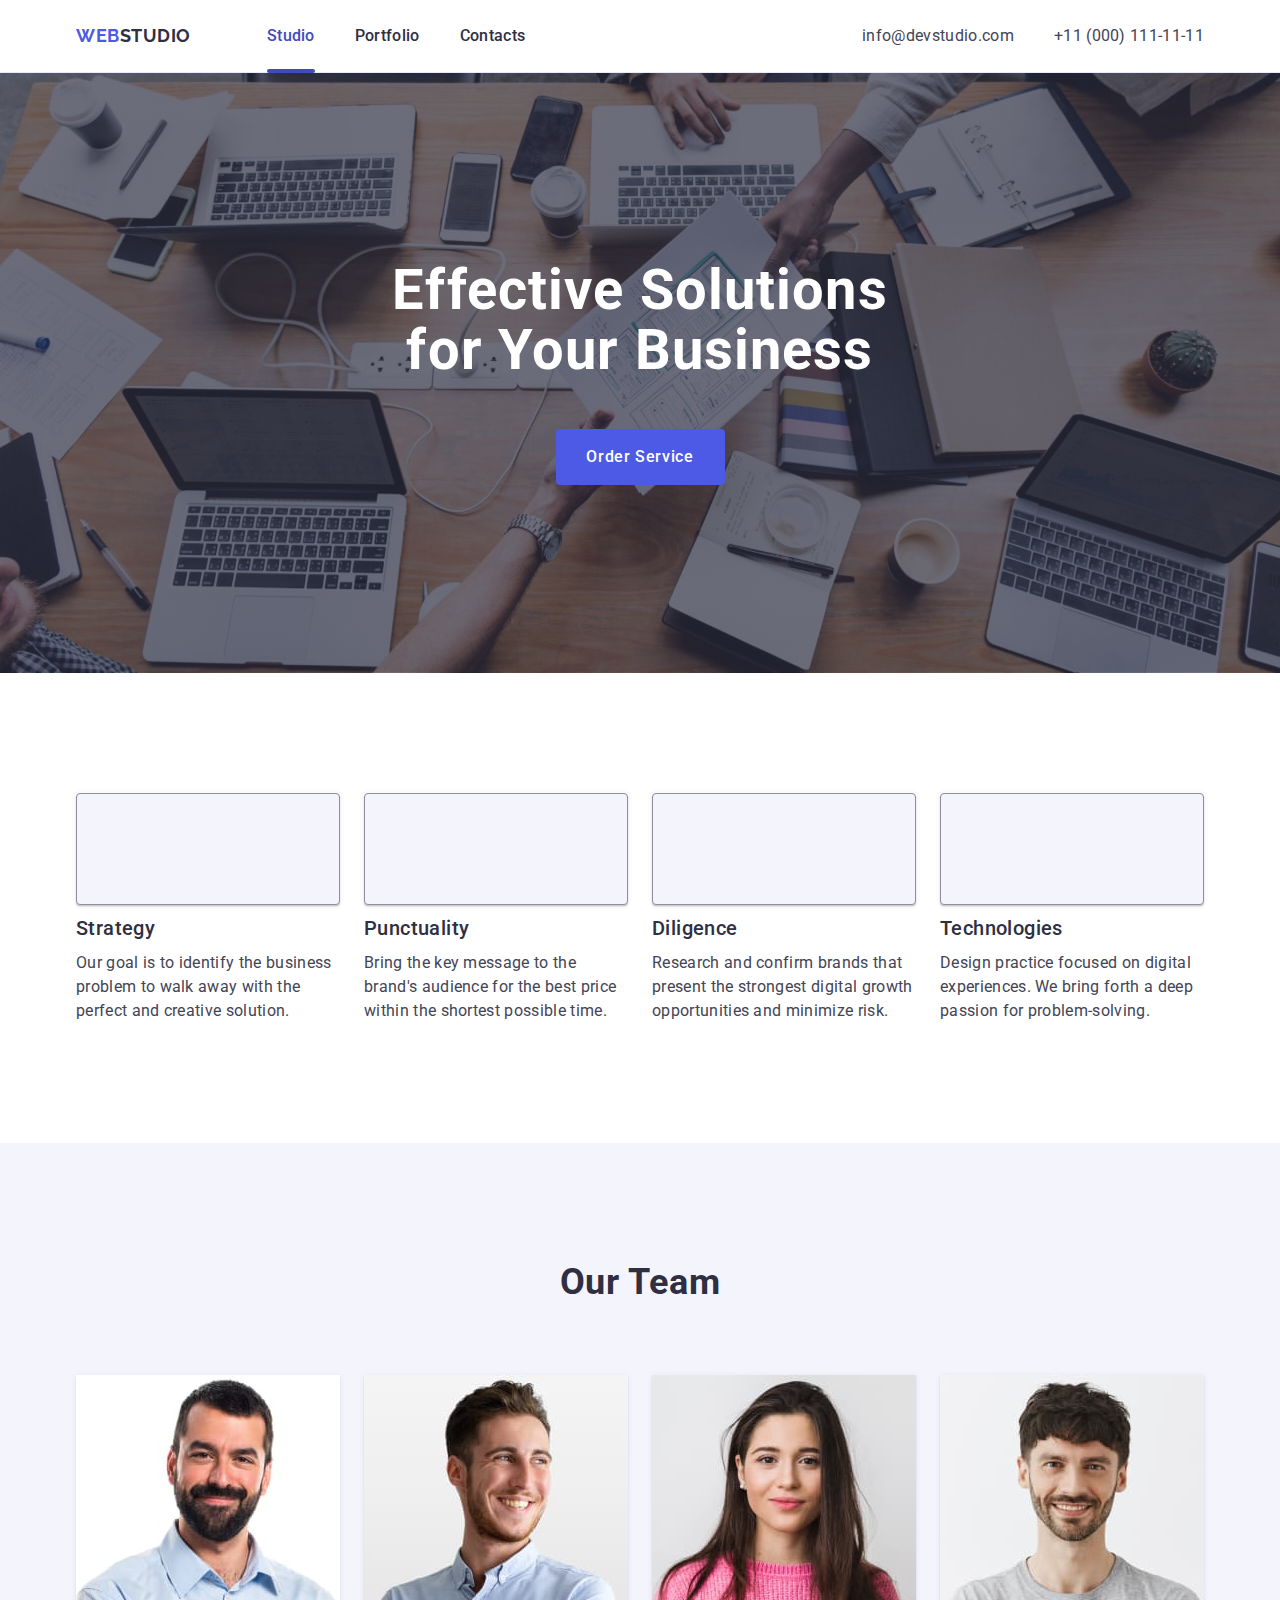
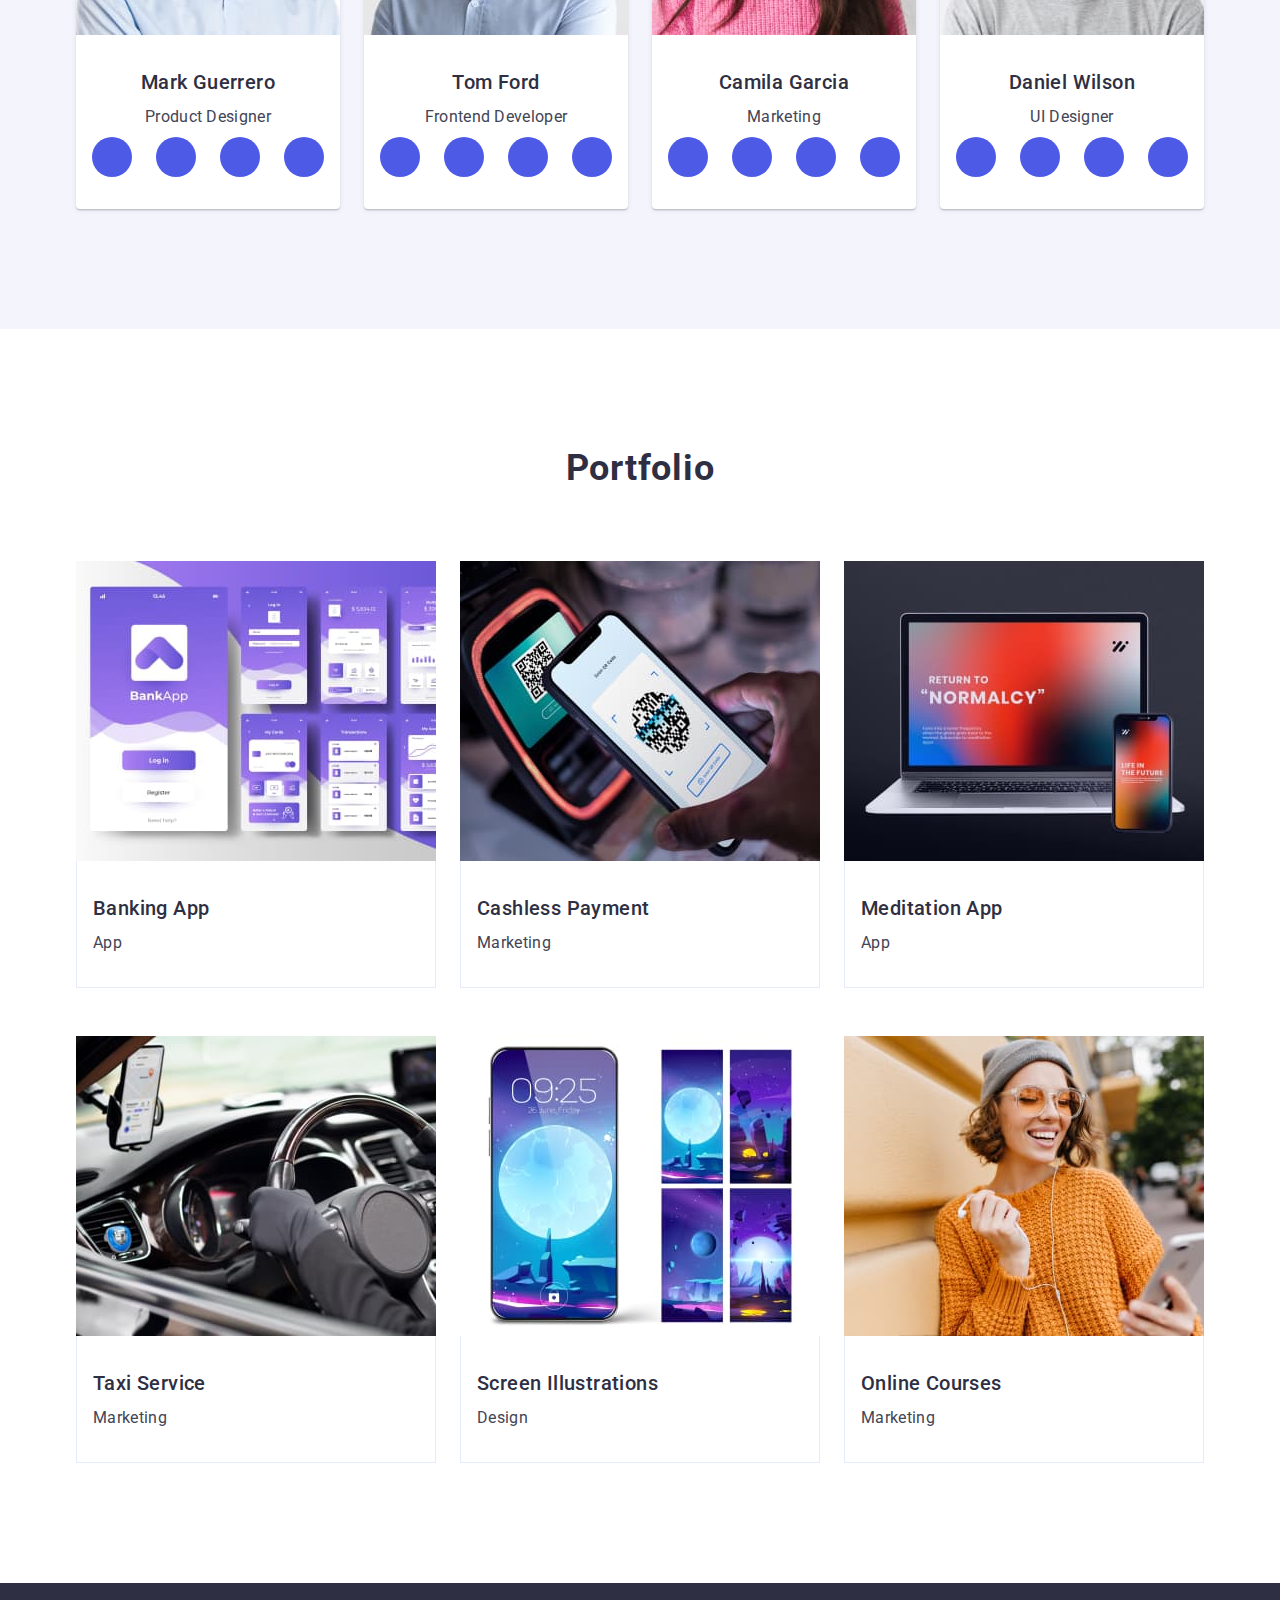
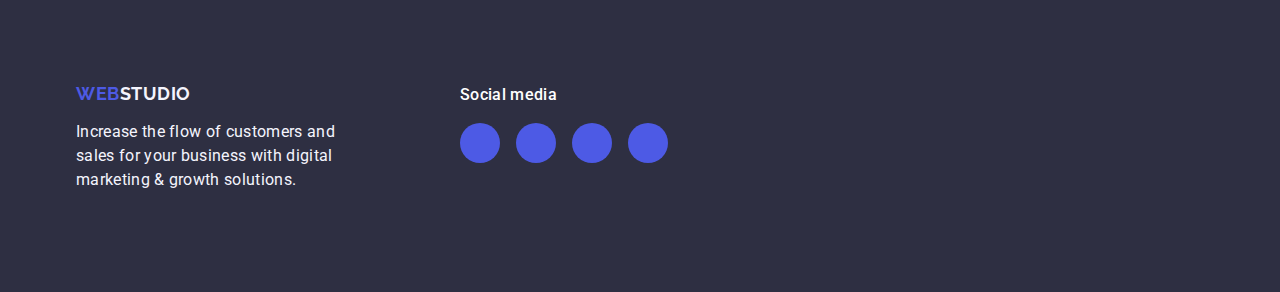
==== commit c7e419a7: "doing homework #17" ====
--- a/index.html
+++ b/index.html
@@ -35,7 +35,7 @@
             <li>
               <a class="nav-item-list web-item" href="./index.html">Studio</a>
             </li>
-            <li><a class="nav-item-list" href="">Portfolio</a></li>
+            <li><a class="nav-item-list" href="#portfolio">Portfolio</a></li>
             <li><a class="nav-item-list" href="">Contacts</a></li>
           </ul>
         </nav>
@@ -75,9 +75,7 @@
             <li class="list-calc">
               <div class="icons-feature">
                 <svg width="64" height="64">
-                  <use
-                    xlink:href="./images/icons.svg/symbol-defs-feature.svg#icon-antenna-1"
-                  ></use>
+                  <use href="./images/icons.svg#icon-antenna-1"></use>
                 </svg>
               </div>
               <h3 class="list-title">Strategy</h3>
@@ -89,9 +87,7 @@
             <li class="list-calc">
               <div class="icons-feature">
                 <svg width="64" height="64">
-                  <use
-                    xlink:href="./images/icons.svg/symbol-defs-feature.svg#icon-clock-1"
-                  ></use>
+                  <use href="./images/icons.svg#icon-clock-1"></use>
                 </svg>
               </div>
               <h3 class="list-title">Punctuality</h3>
@@ -103,9 +99,7 @@
             <li class="list-calc">
               <div class="icons-feature">
                 <svg width="64" height="64">
-                  <use
-                    xlink:href="./images/icons.svg/symbol-defs-feature.svg#icon-diagram-1"
-                  ></use>
+                  <use href="./images/icons.svg#icon-diagram-1"></use>
                 </svg>
               </div>
               <h3 class="list-title">Diligence</h3>
@@ -117,9 +111,7 @@
             <li class="list-calc">
               <div class="icons-feature">
                 <svg width="64" height="64">
-                  <use
-                    xlink:href="./images/icons.svg/symbol-defs-feature.svg#icon-astronaut-1"
-                  ></use>
+                  <use href="./images/icons.svg#icon-astronaut-1"></use>
                 </svg>
               </div>
               <h3 class="list-title">Technologies</h3>
@@ -152,36 +144,28 @@
                   <li class="icon">
                     <a class="icon-list" href="">
                       <svg class="icon-svg-social" width="16" height="16">
-                        <use
-                          xlink:href="./images/icons.svg/symbol-defs.svg#icon-instagram"
-                        ></use>
-                      </svg>
-                    </a>
-                  </li>
-                  <li class="icon">
-                    <a class="icon-list" href="">
-                      <svg class="icon-svg-social" width="16" height="16">
-                        <use
-                          xlink:href="./images/icons.svg/symbol-defs.svg#icon-twitter"
-                        ></use>
-                      </svg>
-                    </a>
-                  </li>
-                  <li class="icon">
-                    <a class="icon-list" href="">
-                      <svg class="icon-svg-social" width="16" height="16">
-                        <use
-                          xlink:href="./images/icons.svg/symbol-defs.svg#icon-facebook"
-                        ></use>
-                      </svg>
-                    </a>
-                  </li>
-                  <li class="icon">
-                    <a class="icon-list" href="">
-                      <svg class="icon-svg-social" width="16" height="16">
-                        <use
-                          xlink:href="./images/icons.svg/symbol-defs.svg#icon-linkedin"
-                        ></use>
+                        <use href="./images/icons.svg#icon-instagram"></use>
+                      </svg>
+                    </a>
+                  </li>
+                  <li class="icon">
+                    <a class="icon-list" href="">
+                      <svg class="icon-svg-social" width="16" height="16">
+                        <use href="./images/icons.svg#icon-twitter"></use>
+                      </svg>
+                    </a>
+                  </li>
+                  <li class="icon">
+                    <a class="icon-list" href="">
+                      <svg class="icon-svg-social" width="16" height="16">
+                        <use href="./images/icons.svg#icon-facebook"></use>
+                      </svg>
+                    </a>
+                  </li>
+                  <li class="icon">
+                    <a class="icon-list" href="">
+                      <svg class="icon-svg-social" width="16" height="16">
+                        <use href="./images/icons.svg#icon-linkedin"></use>
                       </svg>
                     </a>
                   </li>
@@ -203,36 +187,28 @@
                   <li class="icon">
                     <a class="icon-list" href="">
                       <svg class="icon-svg-social" width="16" height="16">
-                        <use
-                          xlink:href="./images/icons.svg/symbol-defs.svg#icon-instagram"
-                        ></use>
-                      </svg>
-                    </a>
-                  </li>
-                  <li class="icon">
-                    <a class="icon-list" href="">
-                      <svg class="icon-svg-social" width="16" height="16">
-                        <use
-                          xlink:href="./images/icons.svg/symbol-defs.svg#icon-twitter"
-                        ></use>
-                      </svg>
-                    </a>
-                  </li>
-                  <li class="icon">
-                    <a class="icon-list" href="">
-                      <svg class="icon-svg-social" width="16" height="16">
-                        <use
-                          xlink:href="./images/icons.svg/symbol-defs.svg#icon-facebook"
-                        ></use>
-                      </svg>
-                    </a>
-                  </li>
-                  <li class="icon">
-                    <a class="icon-list" href="">
-                      <svg class="icon-svg-social" width="16" height="16">
-                        <use
-                          xlink:href="./images/icons.svg/symbol-defs.svg#icon-linkedin"
-                        ></use>
+                        <use href="./images/icons.svg#icon-instagram"></use>
+                      </svg>
+                    </a>
+                  </li>
+                  <li class="icon">
+                    <a class="icon-list" href="">
+                      <svg class="icon-svg-social" width="16" height="16">
+                        <use href="./images/icons.svg#icon-twitter"></use>
+                      </svg>
+                    </a>
+                  </li>
+                  <li class="icon">
+                    <a class="icon-list" href="">
+                      <svg class="icon-svg-social" width="16" height="16">
+                        <use href="./images/icons.svg#icon-facebook"></use>
+                      </svg>
+                    </a>
+                  </li>
+                  <li class="icon">
+                    <a class="icon-list" href="">
+                      <svg class="icon-svg-social" width="16" height="16">
+                        <use href="./images/icons.svg#icon-linkedin"></use>
                       </svg>
                     </a>
                   </li>
@@ -254,36 +230,28 @@
                   <li class="icon">
                     <a class="icon-list" href="">
                       <svg class="icon-svg-social" width="16" height="16">
-                        <use
-                          xlink:href="./images/icons.svg/symbol-defs.svg#icon-instagram"
-                        ></use>
-                      </svg>
-                    </a>
-                  </li>
-                  <li class="icon">
-                    <a class="icon-list" href="">
-                      <svg class="icon-svg-social" width="16" height="16">
-                        <use
-                          xlink:href="./images/icons.svg/symbol-defs.svg#icon-twitter"
-                        ></use>
-                      </svg>
-                    </a>
-                  </li>
-                  <li class="icon">
-                    <a class="icon-list" href="">
-                      <svg class="icon-svg-social" width="16" height="16">
-                        <use
-                          xlink:href="./images/icons.svg/symbol-defs.svg#icon-facebook"
-                        ></use>
-                      </svg>
-                    </a>
-                  </li>
-                  <li class="icon">
-                    <a class="icon-list" href="">
-                      <svg class="icon-svg-social" width="16" height="16">
-                        <use
-                          xlink:href="./images/icons.svg/symbol-defs.svg#icon-linkedin"
-                        ></use>
+                        <use href="./images/icons.svg#icon-instagram"></use>
+                      </svg>
+                    </a>
+                  </li>
+                  <li class="icon">
+                    <a class="icon-list" href="">
+                      <svg class="icon-svg-social" width="16" height="16">
+                        <use href="./images/icons.svg#icon-twitter"></use>
+                      </svg>
+                    </a>
+                  </li>
+                  <li class="icon">
+                    <a class="icon-list" href="">
+                      <svg class="icon-svg-social" width="16" height="16">
+                        <use href="./images/icons.svg#icon-facebook"></use>
+                      </svg>
+                    </a>
+                  </li>
+                  <li class="icon">
+                    <a class="icon-list" href="">
+                      <svg class="icon-svg-social" width="16" height="16">
+                        <use href="./images/icons.svg#icon-linkedin"></use>
                       </svg>
                     </a>
                   </li>
@@ -305,36 +273,28 @@
                   <li class="icon">
                     <a class="icon-list" href="">
                       <svg class="icon-svg-social" width="16" height="16">
-                        <use
-                          xlink:href="./images/icons.svg/symbol-defs.svg#icon-instagram"
-                        ></use>
-                      </svg>
-                    </a>
-                  </li>
-                  <li class="icon">
-                    <a class="icon-list" href="">
-                      <svg class="icon-svg-social" width="16" height="16">
-                        <use
-                          xlink:href="./images/icons.svg/symbol-defs.svg#icon-twitter"
-                        ></use>
-                      </svg>
-                    </a>
-                  </li>
-                  <li class="icon">
-                    <a class="icon-list" href="">
-                      <svg class="icon-svg-social" width="16" height="16">
-                        <use
-                          xlink:href="./images/icons.svg/symbol-defs.svg#icon-facebook"
-                        ></use>
-                      </svg>
-                    </a>
-                  </li>
-                  <li class="icon">
-                    <a class="icon-list" href="">
-                      <svg class="icon-svg-social" width="16" height="16">
-                        <use
-                          xlink:href="./images/icons.svg/symbol-defs.svg#icon-linkedin"
-                        ></use>
+                        <use href="./images/icons.svg#icon-instagram"></use>
+                      </svg>
+                    </a>
+                  </li>
+                  <li class="icon">
+                    <a class="icon-list" href="">
+                      <svg class="icon-svg-social" width="16" height="16">
+                        <use href="./images/icons.svg#icon-twitter"></use>
+                      </svg>
+                    </a>
+                  </li>
+                  <li class="icon">
+                    <a class="icon-list" href="">
+                      <svg class="icon-svg-social" width="16" height="16">
+                        <use href="./images/icons.svg#icon-facebook"></use>
+                      </svg>
+                    </a>
+                  </li>
+                  <li class="icon">
+                    <a class="icon-list" href="">
+                      <svg class="icon-svg-social" width="16" height="16">
+                        <use href="./images/icons.svg#icon-linkedin"></use>
                       </svg>
                     </a>
                   </li>
@@ -346,7 +306,7 @@
       </section>
 
       <!-- Our Portfolio -->
-      <section class="portfolio">
+      <section class="portfolio" id="portfolio">
         <div class="container">
           <h2 class="portfolio-title">Portfolio</h2>
           <ul class="container-portfolio">
@@ -492,36 +452,28 @@
             <li class="traling-icons-list">
               <a class="message-icon" href="">
                 <svg class="icon-list-footer" width="24" height="24">
-                  <use
-                    xlink:href="./images/icons.svg/symbol-defs.svg#icon-instagram"
-                  ></use>
+                  <use href="./images/icons.svg#icon-instagram"></use>
                 </svg>
               </a>
             </li>
             <li class="traling-icons-list">
               <a class="message-icon" href="">
                 <svg class="icon-list-footer" width="24" height="24">
-                  <use
-                    xlink:href="./images/icons.svg/symbol-defs.svg#icon-twitter"
-                  ></use>
+                  <use href="./images/icons.svg#icon-twitter"></use>
                 </svg>
               </a>
             </li>
             <li class="traling-icons-list">
               <a class="message-icon" href="">
                 <svg class="icon-list-footer" width="24" height="24">
-                  <use
-                    xlink:href="./images/icons.svg/symbol-defs.svg#icon-facebook"
-                  ></use>
+                  <use href="./images/icons.svg#icon-facebook"></use>
                 </svg>
               </a>
             </li>
             <li class="traling-icons-list">
               <a class="message-icon" href="">
                 <svg class="icon-list-footer" width="24" height="24">
-                  <use
-                    xlink:href="./images/icons.svg/symbol-defs.svg#icon-linkedin"
-                  ></use>
+                  <use href="./images/icons.svg#icon-linkedin"></use>
                 </svg>
               </a>
             </li>
--- a/css/styles.css
+++ b/css/styles.css
@@ -450,14 +450,6 @@
 .portfolio-list:nth-last-child(-n + 3) {
   margin-bottom: 0;
 }
-.portfolio-list:hover {
-  box-shadow: 0px 1px 6px rgba(46, 47, 66, 0.08),
-    0px 1px 1px rgba(46, 47, 66, 0.16), 0px 2px 1px rgba(46, 47, 66, 0.08);
-  transition-property: (0.4, 0, 0.2, 1);
-  transition-timing-function: cubic-bezier;
-  transition-delay: 250ms;
-  transform: translateY(0%);
-}
 
 .container-img {
   position: relative;
@@ -465,7 +457,6 @@
 }
 
 .info-page {
-  position: absolute;
   top: 0;
   font-size: 16px;
   line-height: 1.5;
@@ -475,8 +466,22 @@
   background-color: #4d5ae5;
   height: 100%;
   width: 100%;
+  position: absolute;
   transform: translateY(100%);
   transition: transform 250ms cubic-bezier(0.4, 0, 0.2, 1);
+}
+
+.portfolio-list:hover {
+  box-shadow: 0px 1px 6px rgba(46, 47, 66, 0.08),
+    0px 1px 1px rgba(46, 47, 66, 0.16), 0px 2px 1px rgba(46, 47, 66, 0.08);
+}
+
+.portfolio-list:hover .info-page {
+  transition-timing-function: cubic-bezier(0.4, 0, 0.2, 1);
+  transition-duration: 250ms;
+  transition-property: transform;
+  transition-delay: 0ms;
+  transform: translateY(0%);
 }
 
 /* Footer  */
@@ -521,7 +526,6 @@
   gap: 16px;
   max-width: 208px;
   margin: 0 auto;
-  transition: background-color 250ms cubic-bezier(0.4, 0, 0.2, 1);
 }
 
 .traling-icons-list {
@@ -537,6 +541,7 @@
   display: flex;
   align-items: center;
   justify-content: center;
+  transition: background-color 250ms cubic-bezier(0.4, 0, 0.2, 1);
 }
 
 .message-icon:hover,
